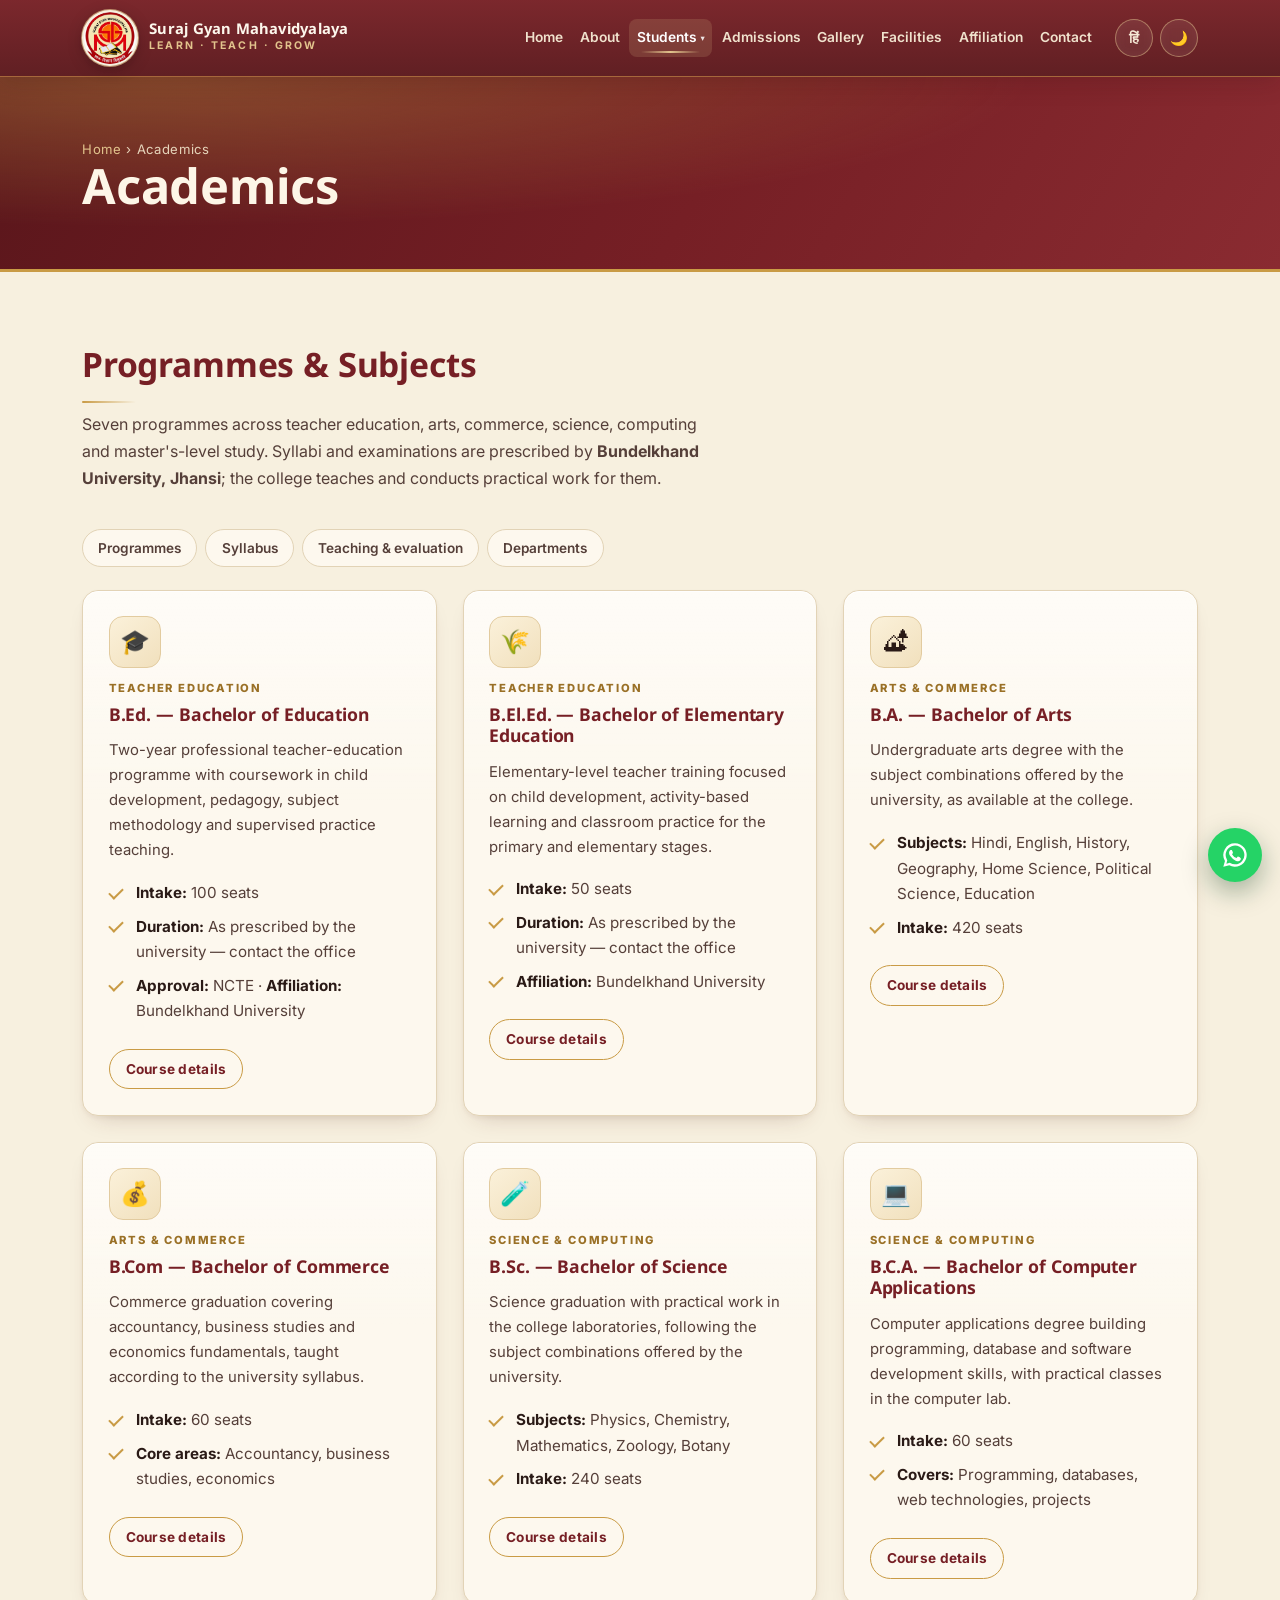
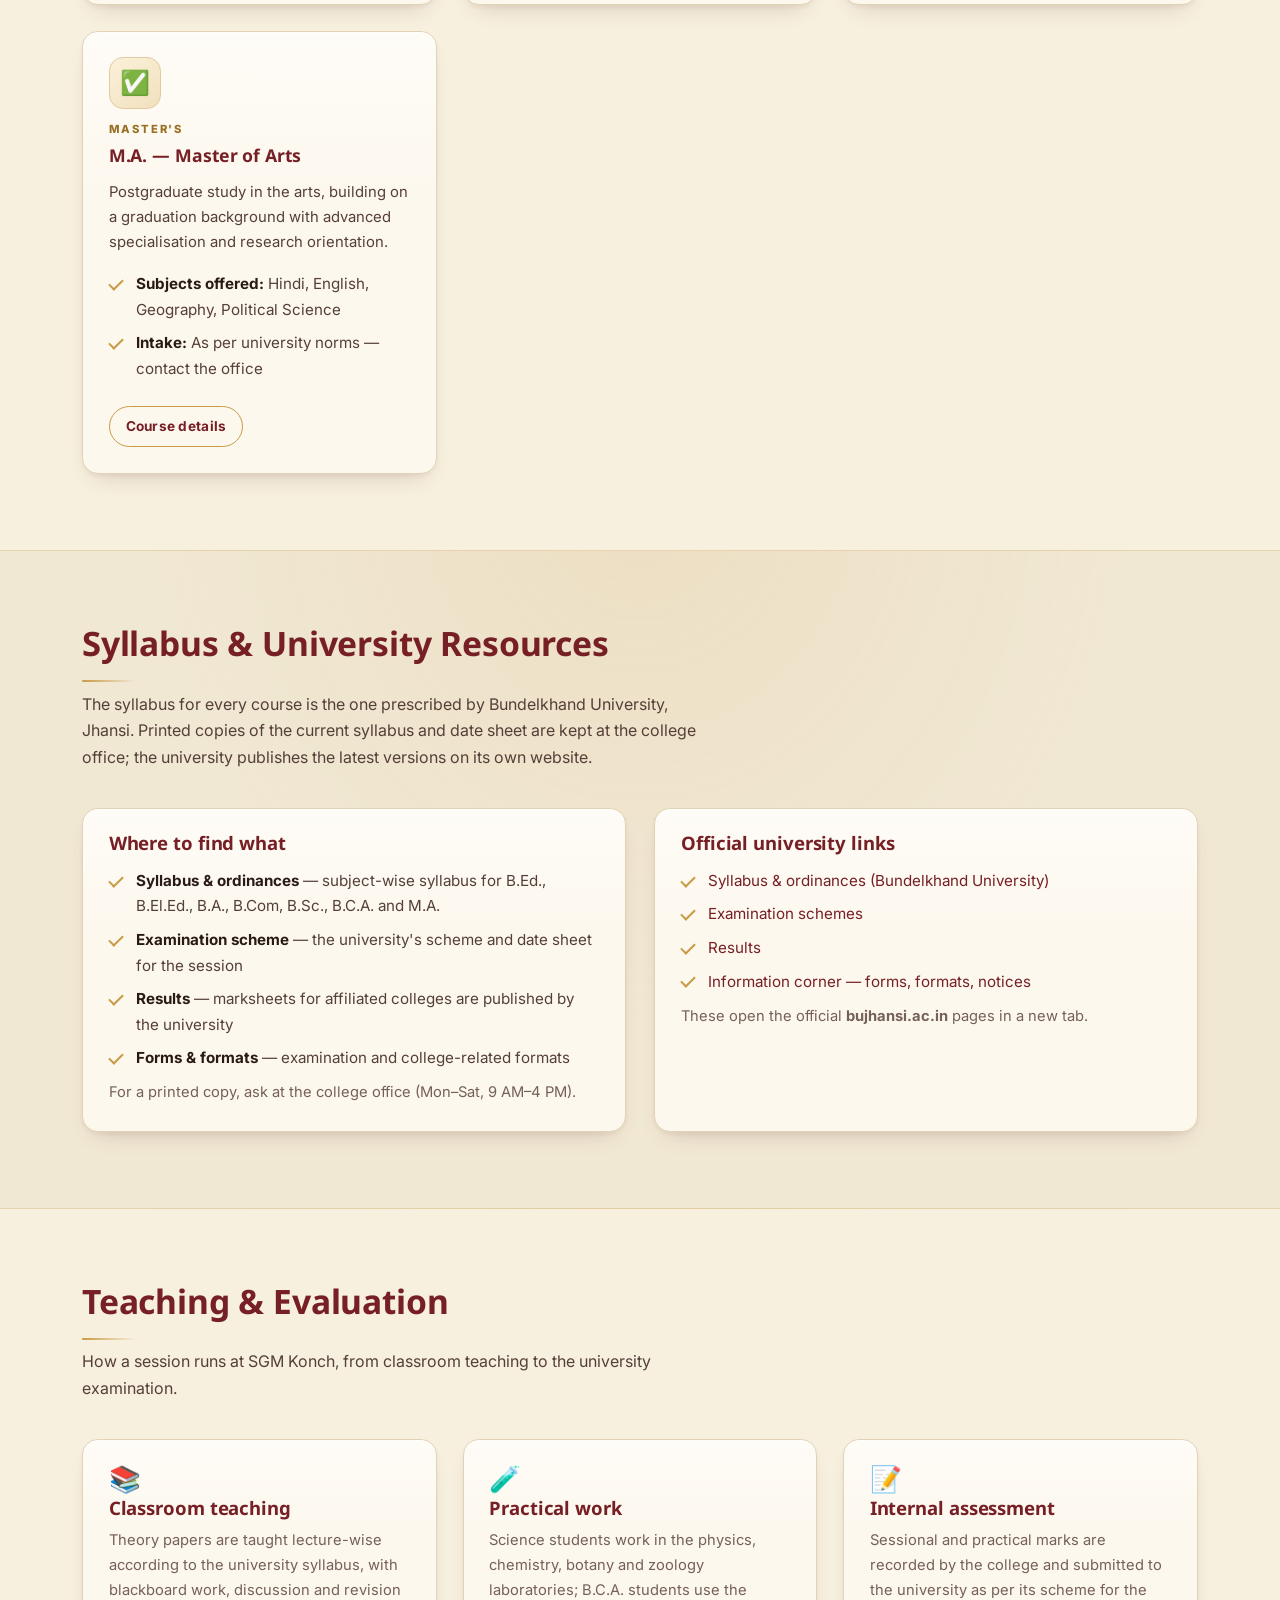
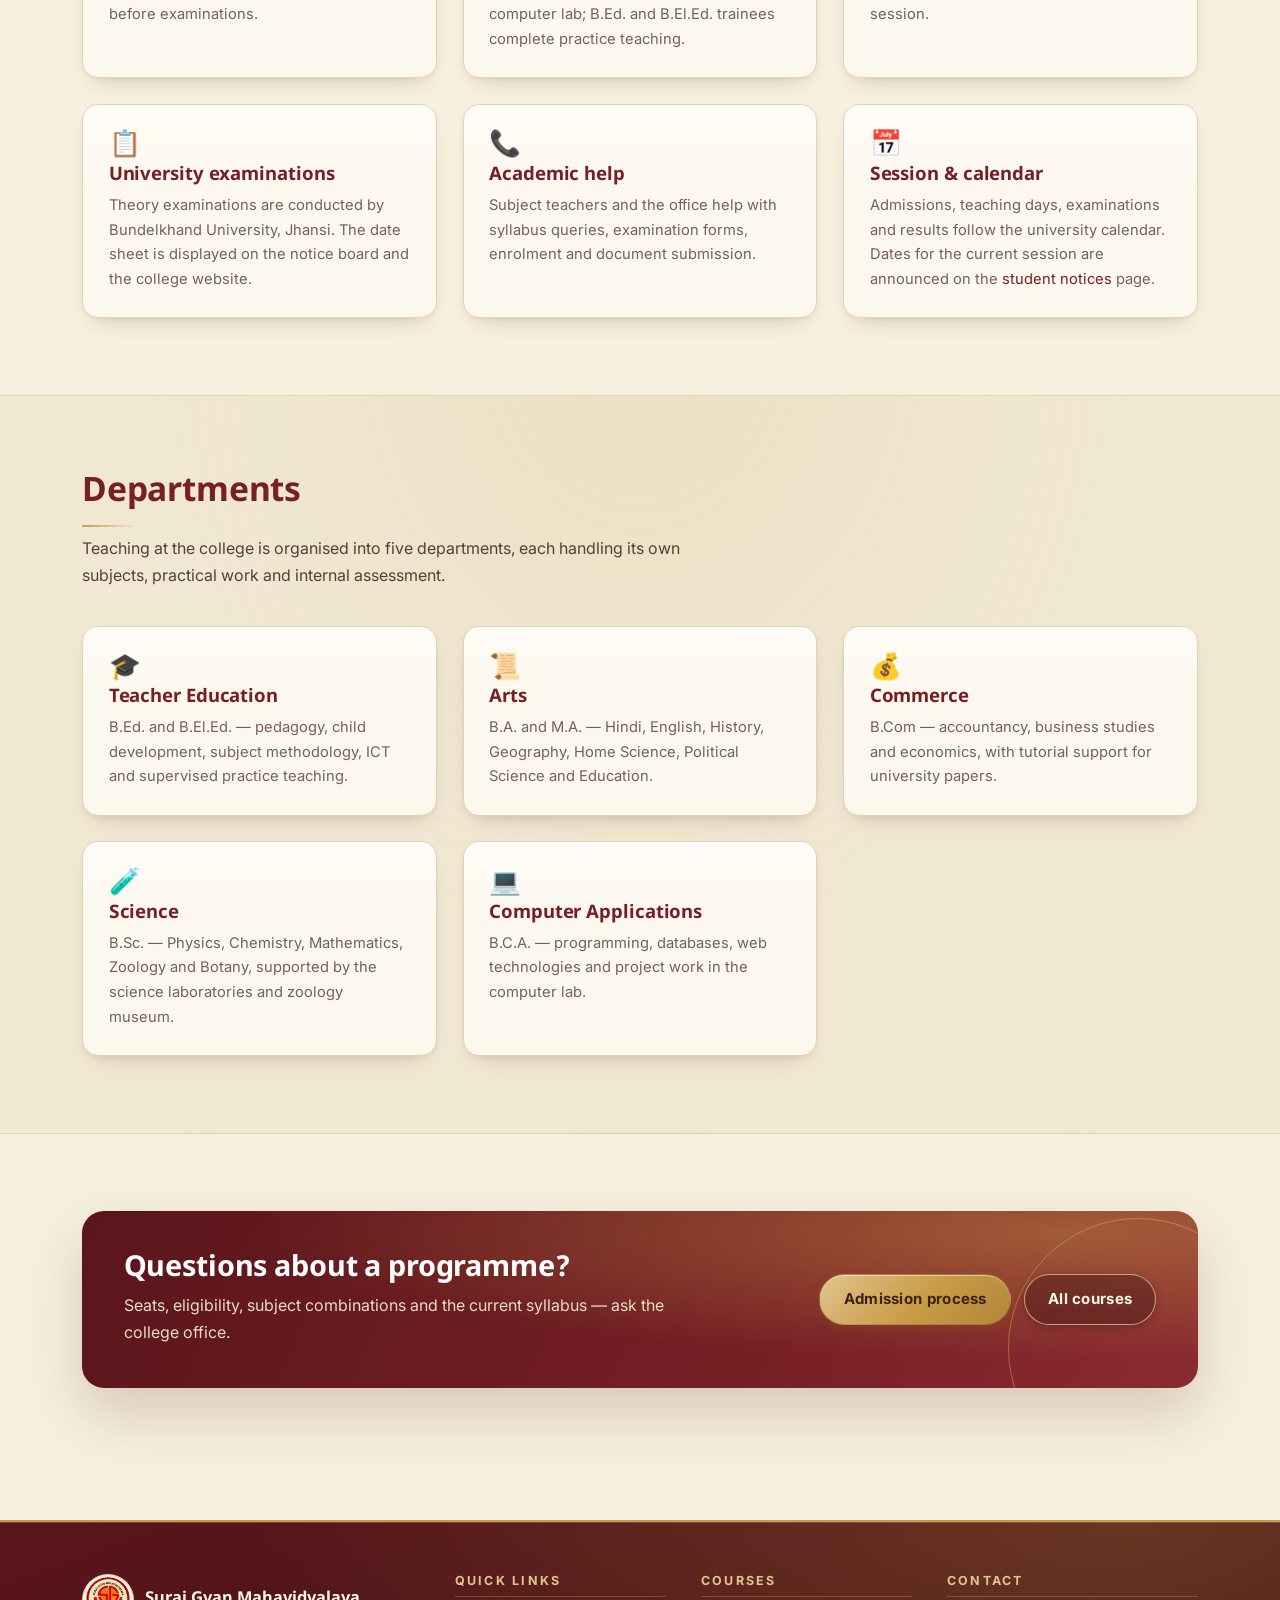
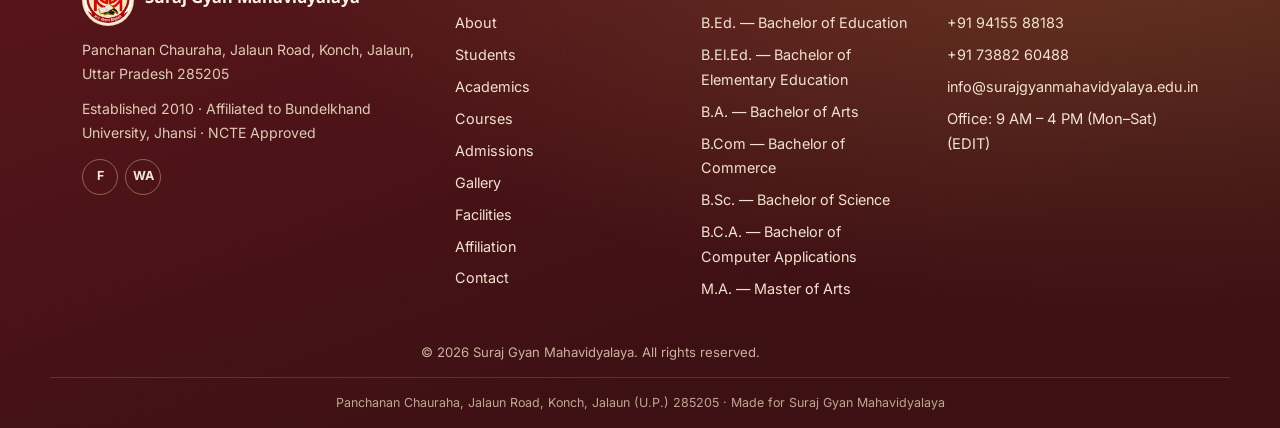
==== pages/academics.html @ 8bff50c1 "Add project files from Freebuff" ====
<!DOCTYPE html>
<html lang="en">
<head>
  <meta charset="UTF-8">
  <meta name="viewport" content="width=device-width, initial-scale=1">
  <title>Academics — Programmes, Syllabus &amp; Departments | Suraj Gyan Mahavidyalaya, Konch</title>
  <meta name="description" content="Academics at Suraj Gyan Mahavidyalaya, Konch (Jalaun): B.Ed, B.El.Ed, B.A., B.Com, B.Sc., B.C.A. and M.A. programmes, subjects offered, syllabus prescribed by Bundelkhand University Jhansi, examination scheme and departments.">
  <link rel="icon" href="../assets/favicon.svg" type="image/svg+xml">
  <meta name="theme-color" content="#761F25">
  <link rel="preconnect" href="https://fonts.googleapis.com">
  <link rel="preconnect" href="https://fonts.gstatic.com" crossorigin>
  <link href="https://fonts.googleapis.com/css2?family=Inter:wght@400;500;600;700;800&family=Noto+Sans+Devanagari:wght@400;600;700&display=swap" rel="stylesheet">
  <link rel="stylesheet" href="../css/style.css">
  <script>(function(){try{document.documentElement.setAttribute("data-theme",localStorage.getItem("sgm-theme")||"light");}catch(e){}})();</script>
</head>
<body data-root="../">
  <script src="../js/page-transition.js"></script>
  <a class="skip-link" href="#main">Skip to content</a>
  <div id="site-header"></div>

  <main id="main">
    <section class="page-banner">
      <div class="container">
        <p class="breadcrumb"><a href="../index.html">Home</a> › Academics</p>
        <h1 data-hi="शैक्षणिक">Academics</h1>
      </div>
    </section>

    <section class="section">
      <div class="container">
        <div class="section-head">
          <h2 data-hi="पाठ्यक्रम एवं विषय">Programmes &amp; Subjects</h2>
          <p>Seven programmes across teacher education, arts, commerce, science, computing and
             master's-level study. Syllabi and examinations are prescribed by
             <strong>Bundelkhand University, Jhansi</strong>; the college teaches and conducts
             practical work for them.</p>
        </div>

        <div class="chips">
          <a class="chip" href="#programmes">Programmes</a>
          <a class="chip" href="#syllabus">Syllabus</a>
          <a class="chip" href="#evaluation">Teaching &amp; evaluation</a>
          <a class="chip" href="#departments">Departments</a>
        </div>

        <div class="grid-3" id="programmes">
          <article class="card course-card">
            <span class="icon" aria-hidden="true">&#127891;</span>
            <span class="group">Teacher Education</span>
            <h3>B.Ed. — Bachelor of Education</h3>
            <p>Two-year professional teacher-education programme with coursework in child
               development, pedagogy, subject methodology and supervised practice teaching.</p>
            <ul class="checklist">
              <li><strong>Intake:</strong> 100 seats</li>
              <li><strong>Duration:</strong> As prescribed by the university — contact the office</li>
              <li><strong>Approval:</strong> NCTE · <strong>Affiliation:</strong> Bundelkhand University</li>
            </ul>
            <a class="btn btn-outline btn-sm" href="courses.html#bed" style="align-self:flex-start">Course details</a>
          </article>

          <article class="card course-card">
            <span class="icon" aria-hidden="true">&#127806;</span>
            <span class="group">Teacher Education</span>
            <h3>B.El.Ed. — Bachelor of Elementary Education</h3>
            <p>Elementary-level teacher training focused on child development, activity-based
               learning and classroom practice for the primary and elementary stages.</p>
            <ul class="checklist">
              <li><strong>Intake:</strong> 50 seats</li>
              <li><strong>Duration:</strong> As prescribed by the university — contact the office</li>
              <li><strong>Affiliation:</strong> Bundelkhand University</li>
            </ul>
            <a class="btn btn-outline btn-sm" href="courses.html#bled" style="align-self:flex-start">Course details</a>
          </article>

          <article class="card course-card">
            <span class="icon" aria-hidden="true">&#127957;</span>
            <span class="group">Arts &amp; Commerce</span>
            <h3>B.A. — Bachelor of Arts</h3>
            <p>Undergraduate arts degree with the subject combinations offered by the university,
               as available at the college.</p>
            <ul class="checklist">
              <li><strong>Subjects:</strong> Hindi, English, History, Geography, Home Science, Political Science, Education</li>
              <li><strong>Intake:</strong> 420 seats</li>
            </ul>
            <a class="btn btn-outline btn-sm" href="courses.html#ba" style="align-self:flex-start">Course details</a>
          </article>

          <article class="card course-card">
            <span class="icon" aria-hidden="true">&#128176;</span>
            <span class="group">Arts &amp; Commerce</span>
            <h3>B.Com — Bachelor of Commerce</h3>
            <p>Commerce graduation covering accountancy, business studies and economics
               fundamentals, taught according to the university syllabus.</p>
            <ul class="checklist">
              <li><strong>Intake:</strong> 60 seats</li>
              <li><strong>Core areas:</strong> Accountancy, business studies, economics</li>
            </ul>
            <a class="btn btn-outline btn-sm" href="courses.html#bcom" style="align-self:flex-start">Course details</a>
          </article>

          <article class="card course-card">
            <span class="icon" aria-hidden="true">&#129514;</span>
            <span class="group">Science &amp; Computing</span>
            <h3>B.Sc. — Bachelor of Science</h3>
            <p>Science graduation with practical work in the college laboratories, following the
               subject combinations offered by the university.</p>
            <ul class="checklist">
              <li><strong>Subjects:</strong> Physics, Chemistry, Mathematics, Zoology, Botany</li>
              <li><strong>Intake:</strong> 240 seats</li>
            </ul>
            <a class="btn btn-outline btn-sm" href="courses.html#bsc" style="align-self:flex-start">Course details</a>
          </article>

          <article class="card course-card">
            <span class="icon" aria-hidden="true">&#128187;</span>
            <span class="group">Science &amp; Computing</span>
            <h3>B.C.A. — Bachelor of Computer Applications</h3>
            <p>Computer applications degree building programming, database and software
               development skills, with practical classes in the computer lab.</p>
            <ul class="checklist">
              <li><strong>Intake:</strong> 60 seats</li>
              <li><strong>Covers:</strong> Programming, databases, web technologies, projects</li>
            </ul>
            <a class="btn btn-outline btn-sm" href="courses.html#bca" style="align-self:flex-start">Course details</a>
          </article>

          <article class="card course-card">
            <span class="icon" aria-hidden="true">&#9989;</span>
            <span class="group">Master's</span>
            <h3>M.A. — Master of Arts</h3>
            <p>Postgraduate study in the arts, building on a graduation background with advanced
               specialisation and research orientation.</p>
            <ul class="checklist">
              <li><strong>Subjects offered:</strong> Hindi, English, Geography, Political Science</li>
              <li><strong>Intake:</strong> As per university norms — contact the office</li>
            </ul>
            <a class="btn btn-outline btn-sm" href="courses.html#ma" style="align-self:flex-start">Course details</a>
          </article>
        </div>
      </div>
    </section>

    <section class="section alt" id="syllabus">
      <div class="container">
        <div class="section-head">
          <h2 data-hi="पाठ्यक्रम एवं विश्वविद्यालय संसाधन">Syllabus &amp; University Resources</h2>
          <p>The syllabus for every course is the one prescribed by Bundelkhand University, Jhansi.
             Printed copies of the current syllabus and date sheet are kept at the college office;
             the university publishes the latest versions on its own website.</p>
        </div>

        <div class="grid-2">
          <div class="card">
            <h3 style="margin-top:0">Where to find what</h3>
            <ul class="checklist">
              <li><strong>Syllabus &amp; ordinances</strong> — subject-wise syllabus for B.Ed., B.El.Ed., B.A., B.Com, B.Sc., B.C.A. and M.A.</li>
              <li><strong>Examination scheme</strong> — the university's scheme and date sheet for the session</li>
              <li><strong>Results</strong> — marksheets for affiliated colleges are published by the university</li>
              <li><strong>Forms &amp; formats</strong> — examination and college-related formats</li>
            </ul>
            <p class="muted" style="margin-bottom:0">For a printed copy, ask at the college office
               (Mon–Sat, 9 AM–4 PM).</p>
          </div>

          <div class="card">
            <h3 style="margin-top:0">Official university links</h3>
            <ul class="checklist">
              <li><a href="https://ums.bujhansi.ac.in/BUJhansi?syllabus" target="_blank" rel="noopener">Syllabus &amp; ordinances (Bundelkhand University)</a></li>
              <li><a href="https://bujhansi.ac.in/academics/examination-schemes" target="_blank" rel="noopener">Examination schemes</a></li>
              <li><a href="https://bujhansi.ac.in/student-life/results" target="_blank" rel="noopener">Results</a></li>
              <li><a href="https://bujhansi.ac.in/information-corner/" target="_blank" rel="noopener">Information corner — forms, formats, notices</a></li>
            </ul>
            <p class="muted" style="margin-bottom:0">These open the official
               <strong>bujhansi.ac.in</strong> pages in a new tab.</p>
          </div>
        </div>
      </div>
    </section>

    <section class="section" id="evaluation">
      <div class="container">
        <div class="section-head">
          <h2 data-hi="शिक्षण एवं मूल्यांकन">Teaching &amp; Evaluation</h2>
          <p>How a session runs at SGM Konch, from classroom teaching to the university examination.</p>
        </div>

        <div class="grid-3">
          <div class="card">
            <span class="icon" aria-hidden="true">&#128218;</span>
            <h3 style="margin:0.3rem 0 0.35rem">Classroom teaching</h3>
            <p class="muted" style="margin:0">Theory papers are taught lecture-wise according to the
               university syllabus, with blackboard work, discussion and revision before examinations.</p>
          </div>
          <div class="card">
            <span class="icon" aria-hidden="true">&#129514;</span>
            <h3 style="margin:0.3rem 0 0.35rem">Practical work</h3>
            <p class="muted" style="margin:0">Science students work in the physics, chemistry, botany and
               zoology laboratories; B.C.A. students use the computer lab; B.Ed. and B.El.Ed. trainees
               complete practice teaching.</p>
          </div>
          <div class="card">
            <span class="icon" aria-hidden="true">&#128221;</span>
            <h3 style="margin:0.3rem 0 0.35rem">Internal assessment</h3>
            <p class="muted" style="margin:0">Sessional and practical marks are recorded by the college
               and submitted to the university as per its scheme for the session.</p>
          </div>
          <div class="card">
            <span class="icon" aria-hidden="true">&#128203;</span>
            <h3 style="margin:0.3rem 0 0.35rem">University examinations</h3>
            <p class="muted" style="margin:0">Theory examinations are conducted by Bundelkhand University,
               Jhansi. The date sheet is displayed on the notice board and the college website.</p>
          </div>
          <div class="card">
            <span class="icon" aria-hidden="true">&#128222;</span>
            <h3 style="margin:0.3rem 0 0.35rem">Academic help</h3>
            <p class="muted" style="margin:0">Subject teachers and the office help with syllabus queries,
               examination forms, enrolment and document submission.</p>
          </div>
          <div class="card">
            <span class="icon" aria-hidden="true">&#128197;</span>
            <h3 style="margin:0.3rem 0 0.35rem">Session &amp; calendar</h3>
            <p class="muted" style="margin:0">Admissions, teaching days, examinations and results follow the
               university calendar. Dates for the current session are announced on the
               <a href="students.html#notices">student notices</a> page.</p>
          </div>
        </div>
      </div>
    </section>

    <section class="section alt" id="departments">
      <div class="container">
        <div class="section-head">
          <h2 data-hi="विभाग">Departments</h2>
          <p>Teaching at the college is organised into five departments, each handling its own
             subjects, practical work and internal assessment.</p>
        </div>

        <div class="grid-3">
          <article class="card">
            <span class="icon" aria-hidden="true">&#127891;</span>
            <h3 style="margin:0.3rem 0 0.35rem">Teacher Education</h3>
            <p class="muted" style="margin:0">B.Ed. and B.El.Ed. — pedagogy, child development,
               subject methodology, ICT and supervised practice teaching.</p>
          </article>
          <article class="card">
            <span class="icon" aria-hidden="true">&#128220;</span>
            <h3 style="margin:0.3rem 0 0.35rem">Arts</h3>
            <p class="muted" style="margin:0">B.A. and M.A. — Hindi, English, History, Geography,
               Home Science, Political Science and Education.</p>
          </article>
          <article class="card">
            <span class="icon" aria-hidden="true">&#128176;</span>
            <h3 style="margin:0.3rem 0 0.35rem">Commerce</h3>
            <p class="muted" style="margin:0">B.Com — accountancy, business studies and economics,
               with tutorial support for university papers.</p>
          </article>
          <article class="card">
            <span class="icon" aria-hidden="true">&#129514;</span>
            <h3 style="margin:0.3rem 0 0.35rem">Science</h3>
            <p class="muted" style="margin:0">B.Sc. — Physics, Chemistry, Mathematics, Zoology and
               Botany, supported by the science laboratories and zoology museum.</p>
          </article>
          <article class="card">
            <span class="icon" aria-hidden="true">&#128187;</span>
            <h3 style="margin:0.3rem 0 0.35rem">Computer Applications</h3>
            <p class="muted" style="margin:0">B.C.A. — programming, databases, web technologies and
               project work in the computer lab.</p>
          </article>
        </div>
      </div>
    </section>

    <section class="section">
      <div class="container">
        <div class="cta-band reveal">
          <div>
            <h2 data-hi="प्रवेश एवं पाठ्यक्रम संबंधी जानकारी">Questions about a programme?</h2>
            <p>Seats, eligibility, subject combinations and the current syllabus — ask the college office.</p>
          </div>
          <div class="hero-actions">
            <a class="btn btn-gold" href="admissions.html" data-hi="प्रवेश पृष्ठ">Admission process</a>
            <a class="btn btn-outline-light" href="courses.html" data-hi="पाठ्यक्रम">All courses</a>
          </div>
        </div>
      </div>
    </section>
  </main>

  <div id="site-footer"></div>
  <script src="../media-config.js"></script>
  <script src="../js/main.js"></script>
</body>
</html>
---- css/style.css ----
/* =====================================================================
   SURAJ GYAN MAHAVIDYALAYA — Konch (Jalaun)
   Global stylesheet: layout, components, dark mode, page transition.
   ===================================================================== */

/* ------------------------------- TOKENS ------------------------------ */
/* ROYAL ACADEMIC DESIGN SYSTEM
   Ivory cream grounds · royal maroon structure · champagne gold accents
   · traditional red used sparingly for emphasis. */
:root {
  --ivory: #f7f0df;
  --ivory-deep: #efe4cc;
  --maroon: #761f25;
  --maroon-deep: #5a161b;
  --maroon-soft: #8d2f35;
  --red: #9d3028;
  --gold: #c99b45;
  --gold-light: #e2c48d;
  --gold-deep: #9a7026;
  --gold-soft: #f1e3c4;
  --cream: #fdf8ee;
  --field-bg: #fffdf7;

  --bg: #f7f0df;
  --bg-alt: #f1e8d4;
  --surface: #fdf8ee;
  --surface-2: #f8f0de;
  --text: #2a1a16;
  --text-soft: #553f39;
  --muted: #75605a;
  --border: #e2d3b6;
  --border-strong: #d3bd97;
  --shadow-sm: 0 2px 6px rgba(90, 40, 28, 0.07);
  --shadow: 0 14px 30px rgba(90, 40, 28, 0.12);
  --shadow-lg: 0 26px 60px rgba(90, 40, 28, 0.2);
  --radius-sm: 10px;
  --radius: 16px;
  --radius-lg: 22px;
  --max: 1180px;
  --header-h: 76px;
  --ease: cubic-bezier(0.22, 0.61, 0.36, 1);
  --font-display: "Iowan Old Style", "Palatino Linotype", Palatino, "Book Antiqua", Georgia, "Noto Serif Devanagari", "Noto Sans Devanagari", serif;
  --font-body: "Inter", "Noto Sans Devanagari", system-ui, -apple-system, "Segoe UI", Roboto, Arial, sans-serif;

  /* legacy aliases so older rules follow the royal palette */
  --navy: var(--maroon);
  --navy-deep: var(--maroon-deep);
  --navy-soft: var(--maroon-soft);
}

[data-theme="dark"] {
  --bg: #16100f;
  --bg-alt: #1e1613;
  --surface: #241a17;
  --surface-2: #2b1f1b;
  --text: #f4e9d8;
  --text-soft: #ddcbb6;
  --muted: #b09a8a;
  --border: #3c2c25;
  --border-strong: #554034;
  --gold-soft: #3a2d16;
  --cream: #241a17;
  --field-bg: #2e221e;
  --shadow-sm: 0 2px 6px rgba(0, 0, 0, 0.4);
  --shadow: 0 14px 30px rgba(0, 0, 0, 0.5);
  --shadow-lg: 0 26px 60px rgba(0, 0, 0, 0.6);
}

/* -------------------------------- BASE ------------------------------- */
*, *::before, *::after { box-sizing: border-box; }

html {
  scroll-behavior: smooth;
  scroll-padding-top: calc(var(--header-h) + 16px);
  -webkit-text-size-adjust: 100%;
}

body {
  margin: 0;
  font-family: var(--font-body);
  font-size: 1rem;
  line-height: 1.68;
  color: var(--text);
  background: var(--bg);
  -webkit-font-smoothing: antialiased;
  overflow-x: hidden;
}

img { max-width: 100%; height: auto; display: block; }
a { color: var(--maroon); text-decoration: none; }
a:hover { color: var(--red); }

[data-theme="dark"] a { color: var(--gold-light); }
[data-theme="dark"] a:hover { color: #fff; }

h1, h2, h3, h4 {
  margin: 0 0 0.6em;
  line-height: 1.2;
  font-family: var(--font-display);
  font-weight: 700;
  letter-spacing: -0.005em;
  color: var(--maroon);
}
[data-theme="dark"] h1,
[data-theme="dark"] h2,
[data-theme="dark"] h3,
[data-theme="dark"] h4 { color: #f6ead6; }

h1 { font-size: clamp(1.9rem, 1.2rem + 2.3vw, 3.1rem); }
h2 { font-size: clamp(1.5rem, 1.1rem + 1.25vw, 2.15rem); }
h3 { font-size: 1.16rem; }

p { margin: 0 0 1em; }
ul, ol { margin: 0 0 1em; padding-left: 1.2em; }

hr { border: 0; border-top: 1px solid var(--border); margin: 2rem 0; }

:focus-visible {
  outline: 3px solid var(--gold);
  outline-offset: 2px;
  border-radius: 4px;
}

::selection { background: var(--gold-soft); color: var(--maroon-deep); }

/* ------------------------------ HELPERS ----------------------------- */
.container {
  width: 100%;
  max-width: var(--max);
  margin-inline: auto;
  padding-inline: clamp(1rem, 4vw, 2rem);
}

.section {
  padding: clamp(2.8rem, 6vw, 4.8rem) 0;
  background: var(--bg);
}
.section.alt {
  background:
    radial-gradient(ellipse at 50% -10%, rgba(201, 155, 69, 0.12), transparent 55%),
    var(--bg-alt);
  border-block: 1px solid rgba(201, 155, 69, 0.28);
}

.section-head { max-width: 64ch; margin-bottom: clamp(1.5rem, 3vw, 2.3rem); }
.section-head.center { margin-inline: auto; text-align: center; }
.section-head h2 { margin-bottom: 0.55rem; }
.section-head h2::after {
  content: "";
  display: block;
  width: 54px;
  height: 2px;
  margin-top: 0.7rem;
  border-radius: 2px;
  background: linear-gradient(90deg, var(--gold), rgba(201, 155, 69, 0));
}
.section-head.center h2::after {
  margin-inline: auto;
  background: linear-gradient(90deg, rgba(201, 155, 69, 0), var(--gold), rgba(201, 155, 69, 0));
}
.section-head p { color: var(--text-soft); margin-bottom: 0; }

.eyebrow,
.breadcrumb {
  font-family: var(--font-body);
}

.muted { color: var(--muted); font-size: 0.92rem; }

.skip-link {
  position: absolute;
  left: -9999px;
  top: 0;
  z-index: 10000;
  background: var(--navy);
  color: #fff;
  padding: 0.7rem 1.1rem;
  border-radius: 0 0 10px 0;
  font-weight: 700;
}
.skip-link:focus { left: 0; color: #fff; }

.icon { font-size: 1.6rem; line-height: 1; display: inline-block; }

.badge {
  display: inline-block;
  font-size: 0.75rem;
  font-weight: 700;
  letter-spacing: 0.04em;
  text-transform: uppercase;
  padding: 0.28rem 0.6rem;
  border-radius: 999px;
  color: var(--red);
  background: var(--gold-soft);
  border: 1px solid #e0c99a;
}
[data-theme="dark"] .badge { background: #33260f; color: var(--gold-light); border-color: #4b3a19; }

.empty-state {
  padding: 1.6rem;
  border: 1px dashed var(--border);
  border-radius: var(--radius);
  color: var(--muted);
  background: var(--surface-2);
  text-align: center;
}

/* ------------------------------- BUTTONS ---------------------------- */
.btn {
  --btn-bg: linear-gradient(135deg, var(--maroon-soft), var(--maroon) 55%, var(--maroon-deep));
  --btn-fg: #fdf7ec;
  display: inline-flex;
  align-items: center;
  justify-content: center;
  gap: 0.45rem;
  padding: 0.74rem 1.45rem;
  border-radius: 999px;
  border: 1px solid rgba(201, 155, 69, 0.45);
  background: var(--btn-bg);
  color: var(--btn-fg);
  font: inherit;
  font-weight: 700;
  font-size: 0.94rem;
  letter-spacing: 0.02em;
  text-align: center;
  cursor: pointer;
  transition: transform 0.2s var(--ease), box-shadow 0.2s var(--ease),
              background-color 0.2s var(--ease), color 0.2s var(--ease), border-color 0.2s var(--ease);
  box-shadow: 0 3px 10px rgba(90, 24, 28, 0.18), inset 0 1px 0 rgba(255, 255, 255, 0.12);
}
.btn:hover { transform: translateY(-2px); color: var(--btn-fg); box-shadow: 0 12px 26px rgba(90, 24, 28, 0.26); border-color: var(--gold); }
.btn:active { transform: translateY(0); }
.btn:focus-visible { color: var(--btn-fg); }

.btn-blue { --btn-bg: linear-gradient(135deg, var(--maroon-soft), var(--maroon) 55%, var(--maroon-deep)); --btn-fg: #fdf7ec; }
.btn-blue:hover { --btn-bg: linear-gradient(135deg, #9a363c, var(--maroon-soft)); }

.btn-gold {
  --btn-bg: linear-gradient(135deg, #e2c48d, var(--gold) 55%, #b0863a);
  --btn-fg: #3a2308;
  border-color: rgba(118, 31, 37, 0.28);
  box-shadow: 0 3px 10px rgba(138, 100, 32, 0.24), inset 0 1px 0 rgba(255, 255, 255, 0.45);
}
.btn-gold:hover {
  --btn-bg: linear-gradient(135deg, #ecd39f, #d3a651 55%, #bb8f40);
  color: #3a2308;
  box-shadow: 0 12px 26px rgba(138, 100, 32, 0.32);
  border-color: var(--maroon);
}

.btn-outline {
  --btn-bg: transparent;
  --btn-fg: var(--maroon);
  border-color: var(--gold);
  box-shadow: none;
}
.btn-outline:hover { --btn-bg: var(--maroon); --btn-fg: #fdf7ec; color: #fdf7ec; border-color: var(--maroon); }
[data-theme="dark"] .btn-outline { --btn-fg: var(--gold-light); border-color: var(--gold); }
[data-theme="dark"] .btn-outline:hover { --btn-bg: var(--gold); color: #241503; }

.btn-outline-light {
  --btn-bg: rgba(46, 12, 15, 0.34);
  --btn-fg: #fdf6e7;
  border-color: rgba(226, 196, 141, 0.8);
  box-shadow: 0 2px 10px rgba(30, 8, 10, 0.25);
  backdrop-filter: blur(4px);
  -webkit-backdrop-filter: blur(4px);
}
.btn-outline-light:hover { --btn-bg: rgba(226, 196, 141, 0.24); color: #fff; border-color: var(--gold-light); }

.btn-sm { padding: 0.5rem 1rem; font-size: 0.85rem; }

/* ------------------------------ GRID/CARD --------------------------- */
.grid-2 { display: grid; gap: clamp(1rem, 2.5vw, 1.8rem); grid-template-columns: repeat(2, minmax(0, 1fr)); }
.grid-3 { display: grid; gap: clamp(1rem, 2.5vw, 1.6rem); grid-template-columns: repeat(3, minmax(0, 1fr)); }
.grid-4 { display: grid; gap: clamp(1rem, 2.5vw, 1.6rem); grid-template-columns: repeat(4, minmax(0, 1fr)); }

.card {
  position: relative;
  background:
    linear-gradient(180deg, rgba(255, 255, 255, 0.55), rgba(255, 255, 255, 0) 40%),
    var(--surface);
  border: 1px solid var(--border);
  border-radius: var(--radius);
  padding: clamp(1.1rem, 2.4vw, 1.6rem);
  box-shadow:
    0 1px 0 rgba(255, 255, 255, 0.7) inset,
    0 2px 4px rgba(90, 40, 28, 0.05),
    0 12px 24px -14px rgba(90, 40, 28, 0.28);
  transition: transform 0.24s var(--ease), box-shadow 0.24s var(--ease), border-color 0.24s var(--ease);
}
.card::after {
  content: "";
  position: absolute;
  inset: 0;
  border-radius: inherit;
  pointer-events: none;
  border-top: 1px solid rgba(255, 255, 255, 0.7);
  opacity: 0.9;
}
.card:hover {
  transform: translateY(-4px);
  border-color: var(--gold);
  box-shadow:
    0 1px 0 rgba(255, 255, 255, 0.8) inset,
    0 6px 12px rgba(90, 40, 28, 0.08),
    0 26px 44px -20px rgba(90, 40, 28, 0.38);
}
[data-theme="dark"] .card {
  background: linear-gradient(180deg, rgba(255, 240, 220, 0.05), rgba(255, 240, 220, 0) 45%), var(--surface);
  box-shadow: 0 1px 0 rgba(255, 235, 210, 0.06) inset, 0 12px 24px -16px rgba(0, 0, 0, 0.7);
}
[data-theme="dark"] .card:hover { border-color: var(--gold); }

/* ------------------------------- HEADER ----------------------------- */
.site-header {
  position: sticky;
  top: 0;
  z-index: 800;
  /* royal maroon glass band */
  background: linear-gradient(180deg, rgba(118, 31, 37, 0.96), rgba(90, 22, 27, 0.96));
  backdrop-filter: saturate(150%) blur(14px);
  -webkit-backdrop-filter: saturate(150%) blur(14px);
  border-bottom: 1px solid rgba(201, 155, 69, 0.55);
  box-shadow: 0 6px 22px rgba(58, 18, 20, 0.18);
  transition: box-shadow 0.25s var(--ease), background-color 0.25s var(--ease);
}
[data-theme="dark"] .site-header { background: linear-gradient(180deg, rgba(60, 20, 23, 0.96), rgba(38, 14, 16, 0.96)); }

.site-header.scrolled { box-shadow: 0 12px 30px rgba(58, 18, 20, 0.32); border-bottom-color: var(--gold); }

.header-inner {
  display: flex;
  align-items: center;
  gap: 1rem;
  min-height: var(--header-h);
  padding-block: 0.55rem;
}

.brand { display: flex; align-items: center; gap: 0.7rem; flex: 0 0 auto; }
.brand img {
  width: 56px;
  height: 56px;
  border-radius: 50%;
  object-fit: contain;
  background: var(--ivory);
  padding: 2px;
  box-shadow: 0 0 0 1px rgba(226, 196, 141, 0.7), 0 4px 14px rgba(40, 10, 12, 0.35);
}
.brand-text { display: flex; flex-direction: column; line-height: 1.15; }
.brand-text strong {
  font-family: var(--font-display);
  font-size: 1.04rem;
  font-weight: 700;
  color: #fdf7ec;
  letter-spacing: 0.015em;
}
.brand-text small {
  font-size: 0.66rem;
  letter-spacing: 0.2em;
  text-transform: uppercase;
  color: var(--gold-light);
  font-weight: 700;
}

.nav-links {
  list-style: none;
  display: flex;
  align-items: center;
  gap: 0.15rem;
  margin: 0 0 0 auto;
  padding: 0;
  order: 2;
}
.nav-links a {
  position: relative;
  display: block;
  padding: 0.5rem 0.72rem;
  border-radius: 8px;
  font-size: 0.9rem;
  font-weight: 600;
  color: #f0e2cd;
  transition: color 0.2s var(--ease), background-color 0.2s var(--ease);
}
.nav-links a:hover { color: #fff; background: rgba(226, 196, 141, 0.14); }
.nav-links a.active { color: #fff; background: rgba(226, 196, 141, 0.16); }
.nav-links a.active::after {
  content: "";
  position: absolute;
  left: 0.72rem;
  right: 0.72rem;
  bottom: 0.24rem;
  height: 2px;
  border-radius: 2px;
  background: linear-gradient(90deg, transparent, var(--gold-light), transparent);
}

/* --------------------------- NAV SUBMENU ---------------------------- */
.nav-links li.has-sub { position: relative; }
.nav-links .sub-toggle { display: inline-flex; align-items: center; gap: 0.25rem; }
.nav-links .caret { font-size: 0.62em; line-height: 1; opacity: 0.85; }

.sub-menu {
  position: absolute;
  left: 0;
  top: calc(100% + 8px);
  z-index: 900;
  min-width: 210px;
  margin: 0;
  padding: 0.4rem;
  list-style: none;
  border-radius: 12px;
  background: linear-gradient(180deg, var(--maroon), var(--maroon-deep));
  border: 1px solid rgba(201, 155, 69, 0.55);
  box-shadow: 0 18px 36px rgba(46, 12, 15, 0.38);
  opacity: 0;
  visibility: hidden;
  transform: translateY(-4px);
  transition: opacity 0.18s var(--ease), transform 0.18s var(--ease), visibility 0.18s var(--ease);
}
.nav-links li.has-sub:hover > .sub-menu,
.nav-links li.has-sub:focus-within > .sub-menu { opacity: 1; visibility: visible; transform: none; }
.sub-menu a { display: block; padding: 0.55rem 0.7rem; border-radius: 8px; font-size: 0.88rem; color: #f0e2cd; }
.sub-menu a:hover,
.sub-menu a.active { background: rgba(226, 196, 141, 0.16); color: #fff; }
.sub-menu a.active::after { content: none; }

.header-actions { display: flex; align-items: center; gap: 0.45rem; order: 3; }

.icon-btn {
  width: 38px;
  height: 38px;
  display: inline-grid;
  place-items: center;
  border-radius: 50%;
  border: 1px solid rgba(226, 196, 141, 0.5);
  background: rgba(255, 250, 240, 0.1);
  color: #f6ead6;
  font-size: 0.9rem;
  font-weight: 700;
  cursor: pointer;
  backdrop-filter: blur(6px);
  -webkit-backdrop-filter: blur(6px);
  transition: background-color 0.2s var(--ease), border-color 0.2s var(--ease), transform 0.2s var(--ease);
}
.icon-btn:hover { background: rgba(226, 196, 141, 0.24); border-color: var(--gold-light); color: #fff; transform: translateY(-1px); }

.nav-toggle {
  display: none;
  width: 42px;
  height: 42px;
  padding: 0;
  border: 1px solid rgba(226, 196, 141, 0.5);
  border-radius: 10px;
  background: rgba(255, 250, 240, 0.1);
  cursor: pointer;
  flex-direction: column;
  align-items: center;
  justify-content: center;
  gap: 4px;
}
.nav-toggle span {
  display: block;
  width: 20px;
  height: 2px;
  border-radius: 2px;
  background: var(--gold-light);
}

/* -------------------------------- HERO ------------------------------ */
.hero {
  position: relative;
  min-height: min(76vh, 640px);
  display: flex;
  align-items: center;
  overflow: hidden;
  background: var(--maroon-deep);
  isolation: isolate;
}

.hero-slides { position: absolute; inset: 0; z-index: 0; }
.hero-slides .slide {
  position: absolute;
  inset: 0;
  background-size: cover;
  background-position: center;
  opacity: 0;
  transform: scale(1.04);
  transition: opacity 1.1s var(--ease), transform 7s linear;
}
.hero-slides .slide.active { opacity: 1; transform: scale(1); }

.hero-overlay {
  position: absolute;
  inset: 0;
  z-index: 1;
  background:
    linear-gradient(105deg, rgba(58, 16, 20, 0.93) 8%, rgba(90, 22, 27, 0.74) 48%, rgba(90, 22, 27, 0.3) 100%),
    radial-gradient(ellipse at 78% 20%, rgba(201, 155, 69, 0.3), transparent 60%);
}

.hero-content {
  position: relative;
  z-index: 2;
  padding-block: clamp(3rem, 9vw, 6rem);
  color: #fff;
  max-width: 760px;
}
.hero-content h1 {
  color: #fdf6e7;
  font-size: clamp(2.1rem, 1.2rem + 3.4vw, 3.8rem);
  letter-spacing: -0.01em;
  text-shadow: 0 6px 26px rgba(30, 6, 8, 0.45);
  margin-bottom: 1.4rem;
}
.hero-sub {
  margin: 1.6rem 0 0;
  max-width: 60ch;
  font-size: clamp(0.95rem, 0.85rem + 0.3vw, 1.08rem);
  color: #f0e3d0;
  border-left: 3px solid var(--gold);
  padding-left: 0.9rem;
}
.hero-actions { display: flex; flex-wrap: wrap; gap: 0.8rem; }

.hero-dots {
  position: absolute;
  left: 50%;
  bottom: 1.2rem;
  transform: translateX(-50%);
  z-index: 3;
  display: flex;
  gap: 0.5rem;
}
.hero-dots button {
  width: 9px;
  height: 9px;
  padding: 0;
  border-radius: 50%;
  border: 0;
  background: rgba(255, 255, 255, 0.45);
  cursor: pointer;
  transition: width 0.25s var(--ease), background-color 0.25s var(--ease);
}
.hero-dots button[aria-current="true"] { width: 26px; border-radius: 6px; background: var(--gold-light); }

/* ------------------------------- STATS ------------------------------ */
.stats {
  background: linear-gradient(120deg, var(--maroon-deep), var(--maroon) 55%, #8a2b31);
  color: #fff;
  border-bottom: 3px solid var(--gold);
}
.stats-grid {
  display: grid;
  grid-template-columns: repeat(4, minmax(0, 1fr));
  gap: 1rem;
  padding-block: clamp(1.4rem, 3vw, 2.1rem);
}
.stat { text-align: center; border-right: 1px solid rgba(255, 255, 255, 0.16); padding-inline: 0.4rem; }
.stat:last-child { border-right: 0; }
.stat-num {
  display: block;
  font-family: var(--font-display);
  font-size: clamp(1.55rem, 1.1rem + 1.4vw, 2.2rem);
  font-weight: 700;
  color: var(--gold-light);
  line-height: 1.1;
}
.stat-label {
  display: block;
  margin-top: 0.3rem;
  font-size: 0.78rem;
  letter-spacing: 0.14em;
  text-transform: uppercase;
  color: #efe0cb;
}

/* ------------------------------ TICKER ------------------------------ */
.ticker {
  background: linear-gradient(90deg, var(--maroon-deep), var(--maroon) 50%, var(--maroon-deep));
  color: #fff;
  border-block: 1px solid rgba(201, 155, 69, 0.4);
}
.ticker-inner { display: flex; align-items: center; gap: 0.9rem; padding-block: 0.6rem; }
.ticker-label {
  flex: 0 0 auto;
  font-size: 0.72rem;
  font-weight: 800;
  letter-spacing: 0.16em;
  padding: 0.3rem 0.7rem;
  border-radius: 6px;
  background: linear-gradient(135deg, var(--gold-light), var(--gold));
  color: #3a2308;
}
.ticker-view { overflow: hidden; flex: 1 1 auto; }
.ticker-track {
  display: inline-flex;
  gap: 2.4rem;
  white-space: nowrap;
  animation: tickerScroll 34s linear infinite;
  font-size: 0.9rem;
}
.ticker-track span { position: relative; padding-left: 1.1rem; color: #fff5e6; }
.ticker-track span::before { content: "•"; position: absolute; left: 0; color: var(--gold-light); }
.ticker:hover .ticker-track { animation-play-state: paused; }
@keyframes tickerScroll { from { transform: translateX(0); } to { transform: translateX(-50%); } }

/* --------------------------- COURSE CARD ---------------------------- */
.course-card { display: flex; flex-direction: column; align-items: flex-start; gap: 0.35rem; height: 100%; }
.course-card .icon {
  width: 52px;
  height: 52px;
  display: grid;
  place-items: center;
  border-radius: 14px;
  background: linear-gradient(140deg, #fbf1da, #f1e0bd);
  border: 1px solid #e2cb9f;
  font-size: 1.5rem;
  margin-bottom: 0.35rem;
}
[data-theme="dark"] .course-card .icon { background: linear-gradient(140deg, #3a2d16, #4a3a1d); border-color: #5c4726; }

.course-card .group {
  font-size: 0.7rem;
  font-weight: 800;
  letter-spacing: 0.16em;
  text-transform: uppercase;
  color: var(--gold-deep);
}
.course-card h3 { margin: 0.15rem 0 0.35rem; font-size: 1.1rem; }
.course-card p { color: var(--text-soft); font-size: 0.93rem; margin-bottom: 0.7rem; }
.course-card ul.checklist { margin-bottom: 0.7rem; }

/* --------------------------- FACULTY / FACILITY --------------------- */
.faculty-card { text-align: center; }
.faculty-card img {
  width: 104px;
  height: 104px;
  object-fit: cover;
  border-radius: 50%;
  margin: 0 auto 0.8rem;
  border: 3px solid var(--gold-soft);
  box-shadow: 0 0 0 1px rgba(201, 155, 69, 0.45), 0 8px 18px rgba(90, 40, 28, 0.16);
}
.faculty-card h3 { font-size: 1rem; margin-bottom: 0.15rem; }
.faculty-card .dept { font-size: 0.8rem; color: var(--gold-deep); letter-spacing: 0.06em; text-transform: uppercase; font-weight: 600; }

.facility-card img {
  width: 100%;
  aspect-ratio: 16 / 10;
  object-fit: cover;
  border-radius: 12px;
  margin-bottom: 0.9rem;
}
.facility-card h3 { margin-bottom: 0.3rem; }
.facility-card p { margin-bottom: 0; color: var(--text-soft); font-size: 0.93rem; }
.facility-card > .icon { display: block; font-size: 1.4rem; margin-bottom: 0.2rem; }

/* ---------------------------- TESTIMONIALS -------------------------- */
.t-card { display: flex; flex-direction: column; gap: 0.4rem; }
.t-card .stars { color: var(--gold-deep); letter-spacing: 0.18em; font-size: 0.95rem; }
.t-card blockquote {
  margin: 0;
  font-size: 0.96rem;
  color: var(--text-soft);
  font-style: italic;
  line-height: 1.6;
}
.t-card .who { font-weight: 700; color: var(--maroon); }
[data-theme="dark"] .t-card .who { color: #fff; }
.t-card .role { font-size: 0.82rem; color: var(--muted); }

/* -------------------------- SCROLL ROWS ----------------------------- */
.row-nav { display: flex; justify-content: flex-end; gap: 0.45rem; margin-bottom: 0.7rem; }
.row-nav button {
  width: 38px;
  height: 38px;
  border-radius: 50%;
  border: 1px solid var(--border);
  background: var(--surface);
  color: var(--maroon);
  font-size: 1rem;
  cursor: pointer;
  transition: background-color 0.18s var(--ease), border-color 0.18s var(--ease), transform 0.18s var(--ease);
}
.row-nav button:hover { background: var(--gold-soft); border-color: var(--gold); transform: translateY(-1px); }
[data-theme="dark"] .row-nav button { color: var(--gold-light); }

.scroll-row {
  display: flex;
  gap: 1rem;
  overflow-x: auto;
  scroll-snap-type: x mandatory;
  padding-bottom: 0.6rem;
  scrollbar-width: thin;
}
.scroll-row > * { scroll-snap-align: start; flex: 0 0 auto; }

.strip-item {
  display: block;
  width: 268px;
  border-radius: var(--radius);
  overflow: hidden;
  background: var(--surface);
  border: 1px solid var(--border);
  box-shadow: 0 2px 4px rgba(90, 40, 28, 0.05), 0 14px 26px -18px rgba(90, 40, 28, 0.4);
  color: var(--text);
  transition: transform 0.22s var(--ease), box-shadow 0.22s var(--ease), border-color 0.22s var(--ease);
}
.strip-item:hover { transform: translateY(-4px); box-shadow: 0 22px 36px -20px rgba(90, 40, 28, 0.5); color: var(--text); border-color: var(--gold); }
.strip-item img { width: 100%; height: 180px; object-fit: cover; }
.strip-item figcaption { padding: 0.6rem 0.8rem; font-size: 0.86rem; font-weight: 600; border-top: 1px solid rgba(201, 155, 69, 0.25); }

.t-card { width: 320px; max-width: 82vw; }

/* ------------------------------ CTA BAND ---------------------------- */
.cta-band {
  position: relative;
  overflow: hidden;
  display: flex;
  flex-wrap: wrap;
  align-items: center;
  justify-content: space-between;
  gap: 1.4rem;
  padding: clamp(1.5rem, 4vw, 2.6rem);
  border-radius: var(--radius-lg);
  color: #fff;
  background:
    radial-gradient(ellipse at 88% 12%, rgba(201, 155, 69, 0.45), transparent 58%),
    linear-gradient(115deg, var(--maroon-deep), var(--maroon) 62%, #8a2b31);
  box-shadow: var(--shadow-lg);
}
.cta-band::after {
  content: "";
  position: absolute;
  right: -70px;
  bottom: -90px;
  width: 260px;
  height: 260px;
  border-radius: 50%;
  border: 1px solid rgba(230, 200, 106, 0.4);
  pointer-events: none;
}
.cta-band h2 { color: #fff; margin-bottom: 0.35rem; font-size: clamp(1.3rem, 1rem + 1.1vw, 1.8rem); }
.cta-band p { margin: 0; color: #ecdcc6; max-width: 56ch; }
.cta-band .hero-actions { position: relative; z-index: 1; }

/* ---------------------------- PAGE BANNER --------------------------- */
.page-banner {
  position: relative;
  overflow: hidden;
  padding: clamp(2.2rem, 6vw, 3.8rem) 0 clamp(2rem, 5vw, 3rem);
  color: #fff;
  background:
    radial-gradient(ellipse at 12% 0%, rgba(201, 155, 69, 0.38), transparent 55%),
    linear-gradient(120deg, var(--maroon-deep), var(--maroon) 55%, #8a2b31);
  border-bottom: 3px solid var(--gold);
}
.page-banner h1 { color: #fdf6e7; margin: 0.2rem 0 0; }
.breadcrumb {
  margin: 0;
  font-size: 0.82rem;
  letter-spacing: 0.05em;
  color: #e6d5bb;
}
.breadcrumb a { color: var(--gold-light); }
.breadcrumb a:hover { color: #fff; }

/* ------------------------------ ABOUT ------------------------------- */
.about-grid { display: grid; grid-template-columns: 1fr 1fr; gap: clamp(1.2rem, 3vw, 2.4rem); align-items: center; }
.about-grid > .reveal > img { border-radius: var(--radius); box-shadow: var(--shadow); width: 100%; object-fit: cover; }

.story-photo { margin: 0; padding: 0.6rem; }
.story-photo img { border-radius: 12px; width: 100%; object-fit: cover; }
.story-photo figcaption { padding: 0.6rem 0.4rem 0.2rem; }

.checklist { list-style: none; padding: 0; margin: 0 0 0.6rem; }
.checklist li {
  position: relative;
  padding-left: 1.7rem;
  margin-bottom: 0.5rem;
  color: var(--text-soft);
  font-size: 0.95rem;
}
.checklist li::before {
  content: "";
  position: absolute;
  left: 0;
  top: 0.5em;
  width: 14px;
  height: 8px;
  border-left: 2.5px solid var(--gold);
  border-bottom: 2.5px solid var(--gold);
  transform: rotate(-45deg);
}
.checklist li strong { color: var(--text); }

/* ------------------------- LEADERSHIP LETTERS ----------------------- */
.leader-list { display: grid; gap: clamp(1.2rem, 3vw, 2rem); }
.leader {
  display: grid;
  grid-template-columns: 220px minmax(0, 1fr);
  gap: clamp(1rem, 2.5vw, 2rem);
  align-items: start;
}
.msg-photo {
  border-radius: 14px;
  overflow: hidden;
  background: linear-gradient(150deg, #f9f0dc, #ecdcbc);
  border: 1px solid var(--border);
  aspect-ratio: 3 / 4;
}
.msg-photo img { width: 100%; height: 100%; object-fit: cover; }

.leader-body h3 { margin-top: 0.2rem; }
.leader-body p { color: var(--text-soft); }
.msg-role {
  display: inline-block;
  font-size: 0.7rem;
  font-weight: 800;
  letter-spacing: 0.16em;
  text-transform: uppercase;
  color: #fdf6e7;
  background: linear-gradient(135deg, var(--maroon-soft), var(--maroon));
  border: 1px solid rgba(201, 155, 69, 0.5);
  padding: 0.28rem 0.72rem;
  border-radius: 999px;
}
.letter-lead { font-weight: 700; color: var(--text); font-size: 1.02rem; }
.letter-quote {
  margin: 1.2rem 0;
  padding: 0.95rem 1.15rem;
  border-left: 3px solid var(--gold);
  background: linear-gradient(90deg, rgba(201, 155, 69, 0.12), transparent);
  border-radius: 0 12px 12px 0;
  font-family: var(--font-display);
  font-size: 1.06rem;
  font-style: italic;
  color: var(--maroon);
  line-height: 1.55;
}
[data-theme="dark"] .letter-quote { color: var(--gold-light); }
.letter-sign { font-weight: 700; color: var(--text); margin-top: 1.1rem; }
.letter-sign span { display: block; font-weight: 400; font-size: 0.84rem; color: var(--muted); margin-top: 0.15rem; }

/* ------------------------------- STEPS ------------------------------ */
.steps {
  list-style: none;
  counter-reset: step;
  padding: 0;
  margin: 0;
  display: grid;
  grid-template-columns: repeat(auto-fit, minmax(210px, 1fr));
  gap: 1rem;
}
.steps li {
  counter-increment: step;
  position: relative;
  background: var(--surface);
  border: 1px solid var(--border);
  border-radius: var(--radius);
  padding: 1.3rem 1.2rem 1.2rem;
  box-shadow: 0 1px 0 rgba(255, 255, 255, 0.65) inset, 0 10px 22px -18px rgba(90, 40, 28, 0.45);
  transition: transform 0.2s var(--ease), border-color 0.2s var(--ease), box-shadow 0.2s var(--ease);
}
.steps li:hover { transform: translateY(-3px); border-color: var(--gold); box-shadow: 0 18px 30px -20px rgba(90, 40, 28, 0.5); }
.steps li::before {
  content: counter(step);
  display: grid;
  place-items: center;
  width: 38px;
  height: 38px;
  border-radius: 50%;
  margin-bottom: 0.7rem;
  font-weight: 800;
  color: #3a2308;
  background: linear-gradient(135deg, var(--gold-light), var(--gold));
  box-shadow: 0 4px 14px rgba(201, 155, 69, 0.4);
}
.steps h3 { font-size: 1rem; margin-bottom: 0.3rem; }
.steps p { margin: 0; font-size: 0.9rem; color: var(--text-soft); }

/* -------------------------------- FAQ ------------------------------- */
.faq { display: grid; gap: 0.65rem; max-width: 860px; margin-inline: auto; }
.faq details {
  background: var(--surface);
  border: 1px solid var(--border);
  border-radius: 12px;
  padding: 0.85rem 1.1rem;
  box-shadow: 0 1px 0 rgba(255, 255, 255, 0.6) inset, 0 8px 18px -16px rgba(90, 40, 28, 0.4);
  transition: border-color 0.2s var(--ease), box-shadow 0.2s var(--ease);
}
.faq details:hover { border-color: rgba(201, 155, 69, 0.7); }
.faq details[open] { border-color: var(--gold); box-shadow: 0 12px 26px -18px rgba(90, 40, 28, 0.5); }
.faq summary {
  cursor: pointer;
  font-family: var(--font-display);
  font-size: 1.02rem;
  font-weight: 700;
  color: var(--maroon);
  list-style: none;
  position: relative;
  padding-right: 1.6rem;
}
[data-theme="dark"] .faq summary { color: #fff; }
.faq summary::-webkit-details-marker { display: none; }
.faq summary::after {
  content: "+";
  position: absolute;
  right: 0;
  top: -0.15rem;
  font-size: 1.3rem;
  color: var(--gold);
  font-weight: 700;
}
.faq details[open] summary::after { content: "–"; }
.faq details p { margin: 0.7rem 0 0.2rem; color: var(--text-soft); font-size: 0.94rem; }

/* ---------------------------- TABS / CHIPS -------------------------- */
.tabs {
  display: inline-flex;
  gap: 0.3rem;
  padding: 0.32rem;
  border-radius: 999px;
  background: rgba(253, 248, 238, 0.7);
  border: 1px solid var(--border);
  box-shadow: 0 1px 0 rgba(255, 255, 255, 0.6) inset;
  backdrop-filter: blur(6px);
  -webkit-backdrop-filter: blur(6px);
  margin-bottom: 1rem;
}
.tab {
  border: 0;
  background: transparent;
  padding: 0.5rem 1.2rem;
  border-radius: 999px;
  font: inherit;
  font-size: 0.9rem;
  font-weight: 700;
  color: var(--text-soft);
  cursor: pointer;
  transition: background-color 0.2s var(--ease), color 0.2s var(--ease);
}
.tab:hover { color: var(--maroon); }
.tab[aria-selected="true"] {
  background: linear-gradient(135deg, var(--maroon-soft), var(--maroon));
  color: #fdf6e7;
  box-shadow: 0 4px 12px rgba(90, 24, 28, 0.28);
}

.chips {
  display: flex;
  flex-wrap: wrap;
  gap: 0.5rem;
  margin-bottom: 1.4rem;
  padding: 0;
  list-style: none;
}
.chip {
  border: 1px solid var(--border);
  background: var(--surface);
  color: var(--text-soft);
  border-radius: 999px;
  padding: 0.42rem 0.95rem;
  font: inherit;
  font-size: 0.85rem;
  font-weight: 600;
  cursor: pointer;
  transition: background-color 0.18s var(--ease), color 0.18s var(--ease), border-color 0.18s var(--ease);
}
.chip:hover { border-color: var(--gold); color: var(--maroon); background: var(--cream); }
.chip[aria-pressed="true"] {
  background: linear-gradient(135deg, var(--maroon-soft), var(--maroon));
  border-color: var(--gold);
  color: #fdf6e7;
  box-shadow: 0 4px 12px rgba(90, 24, 28, 0.24);
}

/* ------------------------------ NOTICES ----------------------------- */
.notice {
  display: flex;
  gap: 1rem;
  align-items: flex-start;
  background: var(--surface);
  border: 1px solid var(--border);
  border-left: 4px solid var(--gold);
  border-radius: 12px;
  padding: 1rem 1.1rem;
  margin-bottom: 0.8rem;
  box-shadow: 0 2px 4px rgba(90, 40, 28, 0.05), 0 12px 24px -18px rgba(90, 40, 28, 0.4);
  transition: border-color 0.2s var(--ease), box-shadow 0.2s var(--ease), transform 0.2s var(--ease);
}
.notice:hover { border-left-color: var(--maroon); transform: translateX(2px); box-shadow: 0 14px 26px -16px rgba(90, 40, 28, 0.45); }
.notice h3 { font-size: 1rem; margin-bottom: 0.25rem; }
.notice p { margin: 0; font-size: 0.9rem; color: var(--text-soft); }
.notice .date {
  flex: 0 0 auto;
  display: grid;
  place-items: center;
  text-align: center;
  min-width: 66px;
  padding: 0.45rem 0.5rem;
  border-radius: 10px;
  background: linear-gradient(160deg, var(--gold-soft), #f8eedb);
  border: 1px solid #e2cb9f;
  font-size: 0.72rem;
  line-height: 1.25;
  color: var(--text-soft);
  text-transform: uppercase;
  letter-spacing: 0.06em;
}
.notice .date strong { display: block; font-size: 1.2rem;  color: var(--red);
  letter-spacing: 0;
}
[data-theme="dark"] .notice .date strong { color: var(--gold-light); }

/* ------------------------------- FORMS ------------------------------ */
.form-grid { display: grid; grid-template-columns: repeat(2, minmax(0, 1fr)); gap: 1rem; }
.field { display: flex; flex-direction: column; gap: 0.35rem; }
.field.full { grid-column: 1 / -1; }
.field label {
  font-size: 0.8rem;
  font-weight: 700;
  color: var(--maroon);
  letter-spacing: 0.04em;
  text-transform: uppercase;
}
[data-theme="dark"] .field label { color: var(--gold-light); }
.req { color: var(--red); }

.field input,
.field select,
.field textarea {
  width: 100%;
  font: inherit;
  font-size: 0.95rem;
  color: var(--text);
  background: var(--field-bg);
  border: 1px solid var(--border-strong);
  border-radius: 10px;
  padding: 0.68rem 0.85rem;
  transition: border-color 0.18s var(--ease), box-shadow 0.18s var(--ease), background-color 0.18s var(--ease);
}
.field input:hover,
.field select:hover,
.field textarea:hover { border-color: var(--gold); }
.field input::placeholder,
.field textarea::placeholder { color: #9c867a; }
.field textarea { resize: vertical; min-height: 120px; }
.field input:focus,
.field select:focus,
.field textarea:focus {
  outline: none;
  border-color: var(--gold);
  box-shadow: 0 0 0 3px rgba(201, 155, 69, 0.28);
}
.field input[aria-invalid="true"],
.field select[aria-invalid="true"],
.field textarea[aria-invalid="true"] { border-color: var(--red); }

.field-error { min-height: 1em; font-size: 0.8rem; color: var(--red); }
.field-error:empty { min-height: 0; }

.form-note { font-size: 0.9rem; margin: 0.6rem 0 0; color: var(--text-soft); }
.form-note.success { color: #1c6b3a; font-weight: 600; }
.form-note.error { color: var(--red); font-weight: 600; }
[data-theme="dark"] .form-note.success { color: #6fe0a0; }

/* ----------------------------- CONTACT ------------------------------ */
.contact-grid { display: grid; grid-template-columns: 1.1fr 0.9fr; gap: clamp(1.2rem, 3vw, 2.2rem); align-items: start; }
.contact-cards { display: grid; gap: 0.8rem; }
.contact-card {
  display: flex;
  gap: 0.9rem;
  align-items: flex-start;
  padding: 1rem 1.1rem;
  color: var(--text);
}
.contact-card:hover { color: var(--text); }
.contact-card .icon {
  flex: 0 0 auto;
  width: 42px;
  height: 42px;
  display: grid;
  place-items: center;
  border-radius: 12px;
  background: linear-gradient(140deg, var(--gold-soft), #f6ebd5);
  border: 1px solid #e2cb9f;
  font-size: 1.15rem;
}
[data-theme="dark"] .contact-card .icon { background: #3a2d16; border-color: #55432a; }
.contact-card strong { display: block; font-size: 0.95rem; margin-bottom: 0.1rem; }
.contact-card span { display: block; font-size: 0.9rem; color: var(--text-soft); }
.contact-card .muted { font-size: 0.8rem; }

.map-card { padding: 0.9rem; }
.map-card iframe { display: block; width: 100%; border: 0; border-radius: 12px; }

/* ------------------------------ GALLERY ----------------------------- */
.masonry { columns: 3; column-gap: 1rem; }
.masonry .g-item {
  display: block;
  width: 100%;
  margin: 0 0 1rem;
  padding: 0;
  border: 1px solid var(--border);
  border-radius: 14px;
  overflow: hidden;
  background: var(--surface);
  cursor: zoom-in;
  break-inside: avoid;
  box-shadow: 0 2px 4px rgba(90, 40, 28, 0.05), 0 14px 26px -18px rgba(90, 40, 28, 0.4);
  transition: transform 0.22s var(--ease), box-shadow 0.22s var(--ease), border-color 0.22s var(--ease);
}
.masonry .g-item:hover { transform: translateY(-3px); border-color: var(--gold); box-shadow: 0 22px 38px -20px rgba(90, 40, 28, 0.5); }
.g-item img { width: 100%; display: block; }
.g-item .cap {
  display: block;
  padding: 0.55rem 0.75rem;
  font-size: 0.82rem;
  font-weight: 600;
  color: var(--text-soft);
  text-align: left;
  border-top: 1px solid rgba(201, 155, 69, 0.25);
}

.video-grid { display: grid; grid-template-columns: repeat(auto-fill, minmax(260px, 1fr)); gap: 1rem; }
.v-tile {
  border: 1px solid var(--border);
  border-radius: 14px;
  overflow: hidden;
  background: var(--surface);
  padding: 0;
  cursor: pointer;
  text-align: left;
  font: inherit;
  color: var(--text);
  box-shadow: var(--shadow-sm);
  transition: transform 0.22s var(--ease), box-shadow 0.22s var(--ease);
}
.v-tile:hover { transform: translateY(-2px); box-shadow: var(--shadow); }
.v-tile .thumb { position: relative; display: block; aspect-ratio: 16 / 9; background: var(--maroon-deep); }
.v-tile .thumb img { width: 100%; height: 100%; object-fit: cover; opacity: 0.9; }
.v-tile .play {
  position: absolute;
  inset: 0;
  display: grid;
  place-items: center;
}
.v-tile .play span {
  display: grid;
  place-items: center;
  width: 52px;
  height: 52px;
  border-radius: 50%;
  background: rgba(253, 248, 238, 0.94);
  color: var(--maroon);
  font-size: 1.05rem;
  padding-left: 3px;
  box-shadow: 0 8px 24px rgba(0, 0, 0, 0.35);
}
.v-title { display: block; padding: 0.65rem 0.8rem; font-size: 0.9rem; font-weight: 600; }

/* ------------------------------ DIALOGS ----------------------------- */
dialog {
  border: 1px solid var(--gold);
  border-radius: var(--radius);
  padding: 0;
  max-width: min(920px, 94vw);
  width: 100%;
  background: var(--surface);
  color: var(--text);
  box-shadow: var(--shadow-lg), 0 0 0 6px rgba(118, 31, 37, 0.12);
}
dialog::backdrop { background: rgba(40, 12, 14, 0.72); backdrop-filter: blur(4px); }
dialog[open] { animation: dlgIn 0.22s var(--ease); }
@keyframes dlgIn { from { opacity: 0; transform: translateY(10px) scale(0.985); } }

.modal-head {
  display: flex;
  align-items: center;
  justify-content: space-between;
  gap: 1rem;
  padding: 1rem 1.2rem;
  background: linear-gradient(180deg, rgba(201, 155, 69, 0.1), transparent);
  border-bottom: 1px solid var(--border);
}
.modal-head h2 { margin: 0; font-size: 1.15rem; }
.modal-body { padding: 1.2rem; max-height: 72vh; overflow: auto; }
.modal-body h3 { margin-top: 0; }
.modal-body .checklist { margin-top: 0.8rem; }

.modal-close {
  width: 36px;
  height: 36px;
  flex: 0 0 auto;
  border-radius: 50%;
  border: 1px solid var(--border-strong);
  background: var(--cream);
  color: var(--maroon);
  font-size: 0.95rem;
  line-height: 1;
  cursor: pointer;
  transition: background-color 0.18s var(--ease), color 0.18s var(--ease), border-color 0.18s var(--ease);
}
.modal-close:hover { background: var(--maroon); color: #fdf6e7; border-color: var(--maroon); }

#videoStage { aspect-ratio: 16 / 9; background: #000; }
#videoStage iframe, #videoStage video { width: 100%; height: 100%; border: 0; display: block; }

#lightbox { max-width: min(1100px, 96vw); background: #1c1011; border-color: var(--gold); }
.lb-stage { position: relative; display: grid; place-items: center; padding: 0.8rem; }
.lb-stage figure { margin: 0; max-height: 86vh; display: flex; flex-direction: column; align-items: center; }
.lb-stage img { max-height: 78vh; width: auto; border-radius: 8px; }
.lb-stage figcaption { color: #f0e3cf; font-size: 0.88rem; padding-top: 0.6rem; text-align: center; }
.lb-close { position: absolute; top: 0.5rem; right: 0.5rem; z-index: 2; }
.lb-nav {
  position: absolute;
  top: 50%;
  transform: translateY(-50%);
  width: 44px;
  height: 44px;
  border-radius: 50%;
  border: 1px solid rgba(226, 196, 141, 0.5);
  background: rgba(60, 20, 22, 0.62);
  color: #fdf6e7;
  backdrop-filter: blur(6px);
  -webkit-backdrop-filter: blur(6px);
  font-size: 1rem;
  cursor: pointer;
}
.lb-nav:hover { background: rgba(201, 155, 69, 0.9); color: #2c1b06; }
.lb-prev { left: 0.5rem; }
.lb-next { right: 0.5rem; }

/* ------------------- COURSE AFFILIATION (NCTE PROOF) ----------------- */
.aff-link {
  display: inline-flex;
  align-items: center;
  gap: 0.3rem;
  margin-top: 0.9rem;
  padding: 0;
  border: 0;
  background: none;
  font: inherit;
  font-size: 0.9rem;
  font-weight: 700;
  color: var(--maroon);
  text-decoration: underline;
  text-decoration-color: var(--gold);
  text-underline-offset: 3px;
  cursor: pointer;
  transition: color 0.18s var(--ease);
}
.aff-link:hover { color: var(--red); }
.aff-link span { color: var(--gold-deep); }
[data-theme="dark"] .aff-link { color: var(--gold-light); }

#affiliationModal { max-width: min(980px, 94vw); }
.aff-grid {
  display: grid;
  grid-template-columns: repeat(auto-fill, minmax(260px, 1fr));
  gap: 1rem;
}
.aff-item { margin: 0; }
.aff-item figcaption {
  padding-top: 0.5rem;
  font-size: 0.86rem;
  font-weight: 600;
  color: var(--text-soft);
  text-align: center;
}
.aff-shot {
  display: block;
  border: 1px solid var(--border);
  border-radius: 12px;
  overflow: hidden;
  background: var(--surface-2);
  box-shadow: var(--shadow-sm);
  transition: border-color 0.2s var(--ease), box-shadow 0.2s var(--ease), transform 0.2s var(--ease);
}
.aff-shot:hover { border-color: var(--gold); box-shadow: var(--shadow); transform: translateY(-2px); }
.aff-shot img { width: 100%; height: auto; display: block; }

.aff-pdf-card {
  display: flex;
  flex-direction: column;
  align-items: flex-start;
  gap: 0.35rem;
  padding: 1.1rem;
  border: 1px solid var(--border);
  border-radius: 12px;
  background: var(--surface-2);
  color: var(--text);
  box-shadow: var(--shadow-sm);
  transition: border-color 0.2s var(--ease), box-shadow 0.2s var(--ease), transform 0.2s var(--ease);
}
.aff-pdf-card:hover { border-color: var(--gold); box-shadow: var(--shadow); transform: translateY(-2px); color: var(--text); }
.aff-pdf-badge {
  font-size: 0.68rem;
  font-weight: 800;
  letter-spacing: 0.14em;
  padding: 0.22rem 0.55rem;
  border-radius: 6px;
  color: #fdf6e7;
  background: linear-gradient(135deg, var(--maroon-soft), var(--maroon));
}
.aff-pdf-name { font-weight: 700; font-size: 0.94rem; }
.aff-pdf-open { font-size: 0.82rem; color: var(--gold-deep); font-weight: 600; }

.aff-empty {
  display: grid;
  place-items: center;
  gap: 0.25rem;
  min-height: 140px;
  padding: 1rem;
  border: 1px dashed var(--border-strong);
  border-radius: 12px;
  background: var(--surface-2);
  color: var(--muted);
  font-size: 0.86rem;
  font-weight: 600;
  text-align: center;
}
.aff-empty small { font-weight: 400; font-size: 0.8rem; }

/* ------------------- AFFILIATION PAGE — DOCUMENT CARDS ---------------- */
.doc-card {
  position: relative;
  display: flex;
  flex-direction: column;
  align-items: flex-start;
  gap: 0.3rem;
  height: 100%;
  min-height: 244px;
}
.doc-card .donum {
  position: absolute;
  top: 0.9rem;
  right: 1rem;
  font-family: var(--font-display);
  font-size: 1.05rem;
  font-weight: 700;
  color: var(--gold);
  opacity: 0.55;
}
.doc-card .doc-ico {
  width: 46px;
  height: 46px;
  display: grid;
  place-items: center;
  border-radius: 12px;
  background: linear-gradient(140deg, #fbf1da, #f1e0bd);
  border: 1px solid #e2cb9f;
  font-size: 1.25rem;
  margin-bottom: 0.35rem;
}
[data-theme="dark"] .doc-card .doc-ico { background: linear-gradient(140deg, #3a2d16, #4a3a1d); border-color: #5c4726; }
.doc-card h3 { font-size: 1rem; margin: 0; line-height: 1.35; }
.doc-card p { margin: 0; font-size: 0.85rem; }
.doc-card .doc-foot { margin-top: auto; padding-top: 0.7rem; width: 100%; }
.doc-card .doc-soon {
  display: inline-block;
  font-size: 0.76rem;
  font-weight: 700;
  letter-spacing: 0.05em;
  text-transform: uppercase;
  padding: 0.34rem 0.68rem;
  border-radius: 999px;
  color: var(--muted);
  background: var(--surface-2);
  border: 1px dashed var(--border-strong);
}
.doc-card .doc-actions {
  display: flex;
  flex-wrap: wrap;
  gap: 0.4rem;
  position: relative;
  z-index: 2;
}
/* whole card opens the PDF; the download button stays above the overlay */
.doc-card .doc-stretch { position: absolute; inset: 0; z-index: 1; border-radius: inherit; }
.doc-card .doc-stretch:focus-visible { outline: 3px solid var(--gold); outline-offset: 2px; }
.doc-card.is-ready { cursor: pointer; }
.doc-card.is-ready:hover { border-color: var(--gold); }
.doc-card.is-ready h3 { color: var(--maroon); }
[data-theme="dark"] .doc-card.is-ready h3 { color: #fff; }
.doc-card .doc-actions .btn { position: relative; }

/* the same eight slots inside the course popup, a little more compact */
#affBodyGrid { grid-template-columns: repeat(auto-fill, minmax(215px, 1fr)); }
#affBodyGrid .doc-card { min-height: 0; padding: 1rem; }
#affBodyGrid .doc-card h3 { font-size: 0.95rem; }
#affBodyGrid .doc-card p { font-size: 0.8rem; }
#affBodyGrid .doc-card .doc-ico { width: 38px; height: 38px; font-size: 1.05rem; }

/* ------------------------------- FOOTER ----------------------------- */
.site-footer {
  position: relative;
  margin-top: clamp(2rem, 5vw, 3.5rem);
  padding-top: clamp(2rem, 5vw, 3.2rem);
  background:
    radial-gradient(ellipse at 88% 0%, rgba(201, 155, 69, 0.26), transparent 55%),
    linear-gradient(160deg, var(--maroon-deep), #3d1014 70%);
  color: #f0e3cf;
  font-size: 0.92rem;
  border-top: 2px solid var(--gold);
  box-shadow: inset 0 1px 0 rgba(226, 196, 141, 0.25);
}

.footer-grid {
  display: grid;
  grid-template-columns: 1.6fr 1fr 1fr 1fr;
  gap: clamp(1.2rem, 3vw, 2.2rem);
  padding-bottom: 2rem;
}
.footer-grid h3 {
  font-family: var(--font-body);
  color: var(--gold-light);
  font-size: 0.78rem;
  letter-spacing: 0.18em;
  text-transform: uppercase;
  padding-bottom: 0.45rem;
  border-bottom: 1px solid rgba(201, 155, 69, 0.35);
  margin-bottom: 0.9rem;
}
.footer-grid p { color: #ddcbb4; font-size: 0.88rem; margin-bottom: 0.7rem; }
.footer-grid ul { list-style: none; padding: 0; margin: 0; }
.footer-grid li { margin-bottom: 0.45rem; }
.footer-grid a { color: #f0e3cf; font-size: 0.9rem; transition: color 0.18s var(--ease), padding-left 0.18s var(--ease); }
.footer-grid a:hover { color: #fff; padding-left: 3px; }

.footer-brand { display: flex; align-items: center; gap: 0.7rem; margin-bottom: 0.8rem; }
.footer-brand img { width: 52px; height: 52px; border-radius: 50%; background: var(--ivory); padding: 2px; border: 1px solid rgba(226, 196, 141, 0.6); }
.footer-brand strong { font-family: var(--font-display); color: #fdf6e7; font-size: 1.02rem; line-height: 1.25; }

.socials { display: flex; gap: 0.45rem; margin-top: 0.9rem; }
.socials a {
  width: 36px;
  height: 36px;
  display: grid;
  place-items: center;
  border-radius: 50%;
  border: 1px solid rgba(226, 196, 141, 0.45);
  color: #f4e7d2;
  font-size: 0.78rem;
  font-weight: 700;
  text-transform: uppercase;
  transition: background-color 0.18s var(--ease), color 0.18s var(--ease), border-color 0.18s var(--ease);
}
.socials a:hover { background: var(--gold); border-color: var(--gold-light); color: #2f1d07; }

.footer-legal {
  margin: 0;
  padding-bottom: 0.9rem;
  color: #c9b49b;
  font-size: 0.82rem;
  text-align: center;
}

.footer-bottom {
  border-top: 1px solid rgba(201, 155, 69, 0.25);
  padding: 0.9rem clamp(1rem, 4vw, 2rem);
  font-size: 0.78rem;
  color: #bda88f;
  text-align: center;
}

.wa-float {
  position: fixed;
  right: 1.1rem;
  bottom: 1.1rem;
  z-index: 700;
  width: 54px;
  height: 54px;
  border-radius: 50%;
  display: grid;
  place-items: center;
  background: #25d366;
  color: #fff;
  box-shadow: 0 10px 26px rgba(10, 60, 30, 0.35);
  transition: transform 0.2s var(--ease);
}
.wa-float:hover { transform: scale(1.06); color: #fff; }
.wa-float svg { width: 28px; height: 28px; fill: currentColor; }

/* ------------------------------ REVEAL ------------------------------ */
.reveal { opacity: 0; transform: translateY(18px); transition: opacity 0.6s var(--ease), transform 0.6s var(--ease); }
.reveal.in { opacity: 1; transform: none; }

/* ---------------------------- DARK EXTRAS --------------------------- */
[data-theme="dark"] body { background: var(--bg); }
[data-theme="dark"] .section.alt { background: var(--bg-alt); }
[data-theme="dark"] .story-photo,
[data-theme="dark"] .map-card { background: var(--surface); }
[data-theme="dark"] .tabs { background: rgba(255, 240, 220, 0.04); }
[data-theme="dark"] .field input,
[data-theme="dark"] .field select,
[data-theme="dark"] .field textarea { background: var(--field-bg); }
[data-theme="dark"] .faq summary { color: var(--gold-light); }
[data-theme="dark"] .stat-label { color: #e9d9c4; }

/* --------------------------- RESPONSIVE ----------------------------- */
@media (max-width: 1024px) {
  .nav-links a { padding: 0.45rem 0.55rem; font-size: 0.84rem; }
  .brand-text small { display: none; }
  .masonry { columns: 2; }
  .footer-grid { grid-template-columns: 1.4fr 1fr 1fr; }
  .footer-grid > div:last-child { grid-column: span 3; }
}

@media (max-width: 1280px) {
  .header-cta { display: none; }
  .nav-links a { padding: 0.48rem 0.45rem; font-size: 0.86rem; }
  .brand-text strong { font-size: 0.92rem; }
}

@media (max-width: 1080px) {
  .nav-toggle { display: flex; }
  .header-cta { display: none; }

  .nav-links {
    position: absolute;
    left: 0;
    right: 0;
    top: 100%;
    display: none;
    flex-direction: column;
    align-items: stretch;
    gap: 0.15rem;
    margin: 0;
    padding: 0.7rem clamp(1rem, 4vw, 2rem) 1rem;
    background: linear-gradient(180deg, var(--maroon), var(--maroon-deep));
    backdrop-filter: blur(16px);
    -webkit-backdrop-filter: blur(16px);
    border-bottom: 1px solid var(--gold);
    box-shadow: 0 18px 40px rgba(58, 18, 20, 0.32);
  }
  .nav-links.open { display: flex; }
  .nav-links a { padding: 0.7rem 0.5rem; font-size: 0.95rem; border-radius: 8px; }
  .nav-links .caret { display: none; }
  /* submenu becomes an indented list inside the mobile drawer */
  .sub-menu {
    position: static;
    opacity: 1;
    visibility: visible;
    transform: none;
    min-width: 0;
    margin: 0.1rem 0 0.3rem 0.55rem;
    padding: 0 0 0 0.6rem;
    background: none;
    border: 0;
    border-left: 1px solid rgba(226, 196, 141, 0.4);
    box-shadow: none;
  }
  .sub-menu a { padding: 0.45rem 0.5rem; font-size: 0.9rem; }
}

@media (max-width: 860px) {
  :root { --header-h: 68px; }

  .grid-3, .grid-4 { grid-template-columns: repeat(2, minmax(0, 1fr)); }
  .stats-grid { grid-template-columns: repeat(2, minmax(0, 1fr)); gap: 1.2rem; }
  .stat:nth-child(2) { border-right: 0; }

  .about-grid { grid-template-columns: 1fr; }
  .contact-grid { grid-template-columns: 1fr; }
  .leader { grid-template-columns: 1fr; }
  .msg-photo { max-width: 260px; }

  .ticker-label { display: none; }
}

@media (max-width: 640px) {
  .hero { min-height: 68vh; }
  .hero-content { padding-block: 3rem 4rem; }
  .hero-actions .btn { flex: 1 1 auto; }

  .grid-2, .grid-3, .grid-4 { grid-template-columns: 1fr; }
  .form-grid { grid-template-columns: 1fr; }
  .masonry { columns: 1; }
  .footer-grid { grid-template-columns: 1fr 1fr; }
  .footer-grid > div:last-child { grid-column: span 2; }
  .brand-text strong { font-size: 0.88rem; }
  .brand img { width: 46px; height: 46px; }
  .cta-band { flex-direction: column; align-items: flex-start; }
  .cta-band .hero-actions { width: 100%; }
  .steps { grid-template-columns: 1fr; }
}

@media (max-width: 480px) {
  .header-inner { gap: 0.6rem; }
  .brand { gap: 0.5rem; }
  .brand img { width: 40px; height: 40px; }
  .brand-text strong { font-size: 0.8rem; line-height: 1.2; }
  .header-actions { gap: 0.28rem; }
  .icon-btn { width: 33px; height: 33px; font-size: 0.82rem; }
  .nav-toggle { width: 36px; height: 36px; }
  .nav-toggle span { width: 17px; }
}

@media (max-width: 380px) {
  .brand img { width: 36px; height: 36px; }
  .brand-text strong { font-size: 0.74rem; }
  .icon-btn { width: 31px; height: 31px; }
  .nav-toggle { width: 34px; height: 34px; }
}

@media (max-width: 340px) {
  .brand img { width: 32px; height: 32px; }
  .brand-text strong { font-size: 0.68rem; }
  .icon-btn { width: 28px; height: 28px; font-size: 0.75rem; }
  .nav-toggle { width: 32px; height: 32px; }
}

@media (prefers-reduced-motion: reduce) {
  html { scroll-behavior: auto; }
  *, *::before, *::after {
    animation-duration: 0.001ms !important;
    animation-iteration-count: 1 !important;
    transition-duration: 0.001ms !important;
  }
  .reveal { opacity: 1; transform: none; }
  .ticker-track { animation: none; }
}

/* =====================================================================
   GLOBAL PAGE TRANSITION — one shared overlay (js/page-transition.js)
   Plays on the first homepage visit and on every internal navigation.

   BACKGROUND-ONLY visual enhancement: a warm champagne-gold / ivory
   scene — soft sunlight from upper centre, flowing golden light waves,
   sparkling golden particles and glowing bokeh. The logo / name /
   tagline animation below is untouched.
   ===================================================================== */
.pt {
  position: fixed;
  inset: 0;
  z-index: 9000;
  display: none;
  place-items: center;
  overflow: hidden;
  will-change: opacity;
  isolation: isolate;

  /* Warm champagne-ivory base with a soft sunlit bloom at the top centre,
     kept pale in the middle so the red / maroon emblem stays readable. */
  background:
    /* soft luminous halo directly behind the emblem so its pale scan
       corners melt into the scene and the seal stays crisp */
    radial-gradient(circle 210px at 50% 47%,
      rgba(255, 253, 246, 1) 0%,
      rgba(255, 253, 246, 1) 52%,
      rgba(255, 253, 246, 0.55) 74%,
      rgba(255, 253, 246, 0) 100%),
    /* soft sunlight from the upper centre */
    radial-gradient(ellipse 62% 40% at 50% 12%,
      rgba(255, 240, 197, 0.98) 0%,
      rgba(255, 243, 212, 0.62) 42%,
      rgba(253, 241, 218, 0.18) 74%,
      rgba(253, 241, 218, 0) 100%),
    radial-gradient(ellipse 70% 62% at 50% 50%,
      #fffdf7 0%,
      #fff9ec 28%,
      #fdf2da 55%,
      #f7e6c4 78%,
      #eedcb6 100%),
    linear-gradient(180deg, #fff8e8 0%, #fdf4e2 45%, #f5e6c7 100%);
}

.pt.is-visible { display: grid; }
.pt.is-leaving { animation: ptFade 0.38s ease-in forwards; }

/* --- layer 1: glowing dust, bokeh and tiny golden sparkles ---------- */
.pt::before {
  content: "";
  position: absolute;
  inset: -6%;
  z-index: -1;
  pointer-events: none;
  opacity: 0.95;
  background:
    /* soft bokeh pools */
    radial-gradient(circle 34px at 12% 24%, rgba(255, 228, 160, 0.55), rgba(255, 228, 160, 0) 70%),
    radial-gradient(circle 46px at 82% 18%, rgba(255, 236, 186, 0.5), rgba(255, 236, 186, 0) 70%),
    radial-gradient(circle 26px at 72% 74%, rgba(255, 226, 155, 0.45), rgba(255, 226, 155, 0) 70%),
    radial-gradient(circle 56px at 22% 80%, rgba(255, 233, 178, 0.4), rgba(255, 233, 178, 0) 72%),
    radial-gradient(circle 18px at 40% 10%, rgba(255, 245, 210, 0.6), rgba(255, 245, 210, 0) 70%),
    /* fine dust */
    radial-gradient(circle 2.4px at 18% 34%, rgba(190, 138, 30, 0.8), transparent 100%),
    radial-gradient(circle 2.8px at 28% 62%, rgba(206, 153, 40, 0.72), transparent 100%),
    radial-gradient(circle 2.2px at 36% 22%, rgba(198, 146, 34, 0.75), transparent 100%),
    radial-gradient(circle 2.6px at 46% 78%, rgba(204, 152, 38, 0.7), transparent 100%),
    radial-gradient(circle 2.3px at 54% 30%, rgba(190, 138, 30, 0.65), transparent 100%),
    radial-gradient(circle 3px at 63% 56%, rgba(212, 160, 46, 0.7), transparent 100%),
    radial-gradient(circle 2.2px at 74% 40%, rgba(198, 146, 34, 0.75), transparent 100%),
    radial-gradient(circle 2.7px at 84% 66%, rgba(204, 152, 38, 0.68), transparent 100%),
    radial-gradient(circle 2.3px at 90% 30%, rgba(190, 138, 30, 0.65), transparent 100%),
    radial-gradient(circle 2.5px at 8% 56%, rgba(198, 146, 34, 0.7), transparent 100%),
    radial-gradient(circle 2.1px at 30% 88%, rgba(190, 138, 30, 0.65), transparent 100%),
    radial-gradient(circle 2.9px at 58% 92%, rgba(212, 160, 46, 0.6), transparent 100%),
    radial-gradient(circle 2.2px at 12% 14%, rgba(198, 146, 34, 0.6), transparent 100%),
    radial-gradient(circle 2.6px at 68% 12%, rgba(204, 152, 38, 0.62), transparent 100%),
    radial-gradient(circle 2.2px at 88% 84%, rgba(190, 138, 30, 0.55), transparent 100%),
    radial-gradient(circle 2.1px at 22% 72%, rgba(198, 146, 34, 0.55), transparent 100%);
  animation: ptTwinkle 9s ease-in-out infinite alternate;
}

/* --- layer 2: flowing golden light waves ---------------------------- */
.pt::after {
  content: "";
  position: absolute;
  inset: -30% -20%;
  z-index: -2;
  pointer-events: none;
  opacity: 0.9;
  filter: blur(10px);
  background:
    linear-gradient(102deg,
      rgba(255, 255, 255, 0) 8%,
      rgba(255, 223, 138, 0.8) 28%,
      rgba(255, 250, 232, 0.92) 44%,
      rgba(226, 178, 72, 0.6) 62%,
      rgba(255, 255, 255, 0) 88%),
    linear-gradient(76deg,
      rgba(255, 255, 255, 0) 16%,
      rgba(244, 208, 120, 0.62) 40%,
      rgba(255, 253, 242, 0.5) 58%,
      rgba(255, 255, 255, 0) 76%);
  background-size: 180% 180%, 220% 220%;
  background-position: 0% 50%, 100% 40%;
  transform: rotate(-6deg);
  animation: ptWave 14s ease-in-out infinite alternate;
}

/* --- inner content (unchanged position / size / sequence) ---------- */
.pt-inner {
  position: relative;
  display: grid;
  justify-items: center;
  gap: 0.55rem;
  padding: 1.5rem;
  text-align: center;
}

.pt-logo {
  position: relative;
  width: 146px;
  height: 146px;
  margin-bottom: 0.35rem;
}

.pt-logo img {
  width: 146px;
  height: 146px;
  display: block;
  /* the seal is circular on a white scan sheet — clipping the empty
     margin lets it sit in the champagne light instead of on a square */
  border-radius: 50%;
  /* the seal sits on a pale sheet; multiply lets the sheet dissolve into
     the champagne light while the red / gold emblem keeps its colour */
  mix-blend-mode: multiply;
}

.pt-sheen {
  position: absolute;
  inset: 0;
  border-radius: 50%;
  pointer-events: none;
  opacity: 0;
  background: linear-gradient(105deg,
    rgba(255, 255, 255, 0) 38%,
    rgba(255, 250, 228, 0.85) 50%,
    rgba(255, 255, 255, 0) 62%);
  background-size: 260% 100%;
  background-position: 130% 0;
  mix-blend-mode: screen;
}

.pt-name {
  margin: 0;
  font-size: clamp(1rem, 0.85rem + 0.7vw, 1.35rem);
  font-weight: 800;
  letter-spacing: 0.14em;
  text-transform: uppercase;
  color: #7d1a1a;
  text-shadow: 0 1px 0 rgba(255, 255, 255, 0.6);
}

.pt-tag {
  margin: 0;
  font-size: 0.8rem;
  font-weight: 600;
  letter-spacing: 0.3em;
  text-transform: uppercase;
  color: #a9832a;
}

/* --- preserved entrance sequence ------------------------------------ */
.pt.is-entering .pt-logo { animation: ptLogo 0.52s cubic-bezier(0.22, 0.61, 0.36, 1) both; }
.pt.is-entering .pt-sheen { animation: ptSheen 0.9s ease-out 0.24s both; }
.pt.is-entering .pt-name { animation: ptName 0.5s cubic-bezier(0.22, 0.61, 0.36, 1) 0.3s both; }
.pt.is-entering .pt-tag { animation: ptTag 0.5s cubic-bezier(0.22, 0.61, 0.36, 1) 0.44s both; }

@keyframes ptLogo {
  from { opacity: 0; transform: scale(0.9) translateY(8px); }
  to { opacity: 1; transform: scale(1) translateY(0); }
}
@keyframes ptSheen {
  from { opacity: 0; background-position: 130% 0; }
  35% { opacity: 1; }
  to { opacity: 0; background-position: -30% 0; }
}
@keyframes ptName {
  from { opacity: 0; transform: translateY(10px); letter-spacing: 0.2em; }
  to { opacity: 1; transform: translateY(0); letter-spacing: 0.14em; }
}
@keyframes ptTag {
  from { opacity: 0; transform: translateY(8px); }
  to { opacity: 1; transform: translateY(0); }
}
@keyframes ptFade { to { opacity: 0; } }

/* --- slow ambient background motion --------------------------------- */
@keyframes ptWave {
  0% { background-position: 0% 50%, 100% 40%; transform: rotate(-6deg) scale(1.02); }
  50% { background-position: 40% 30%, 40% 70%; transform: rotate(-2deg) scale(1.05); }
  100% { background-position: 100% 60%, 0% 30%; transform: rotate(-8deg) scale(1.03); }
}
@keyframes ptTwinkle {
  0% { opacity: 0.55; transform: translate3d(0, 0, 0); }
  50% { opacity: 0.9; transform: translate3d(0, -6px, 0); }
  100% { opacity: 0.65; transform: translate3d(0, 0, 0); }
}

@media (max-width: 480px) {
  .pt-name { letter-spacing: 0.06em; font-size: 0.9rem; }
  .pt-tag { letter-spacing: 0.08em; font-size: 0.8rem; }
}

@media (prefers-reduced-motion: reduce) {
  .pt { display: none !important; }
  .pt::before, .pt::after { display: none !important; }
}
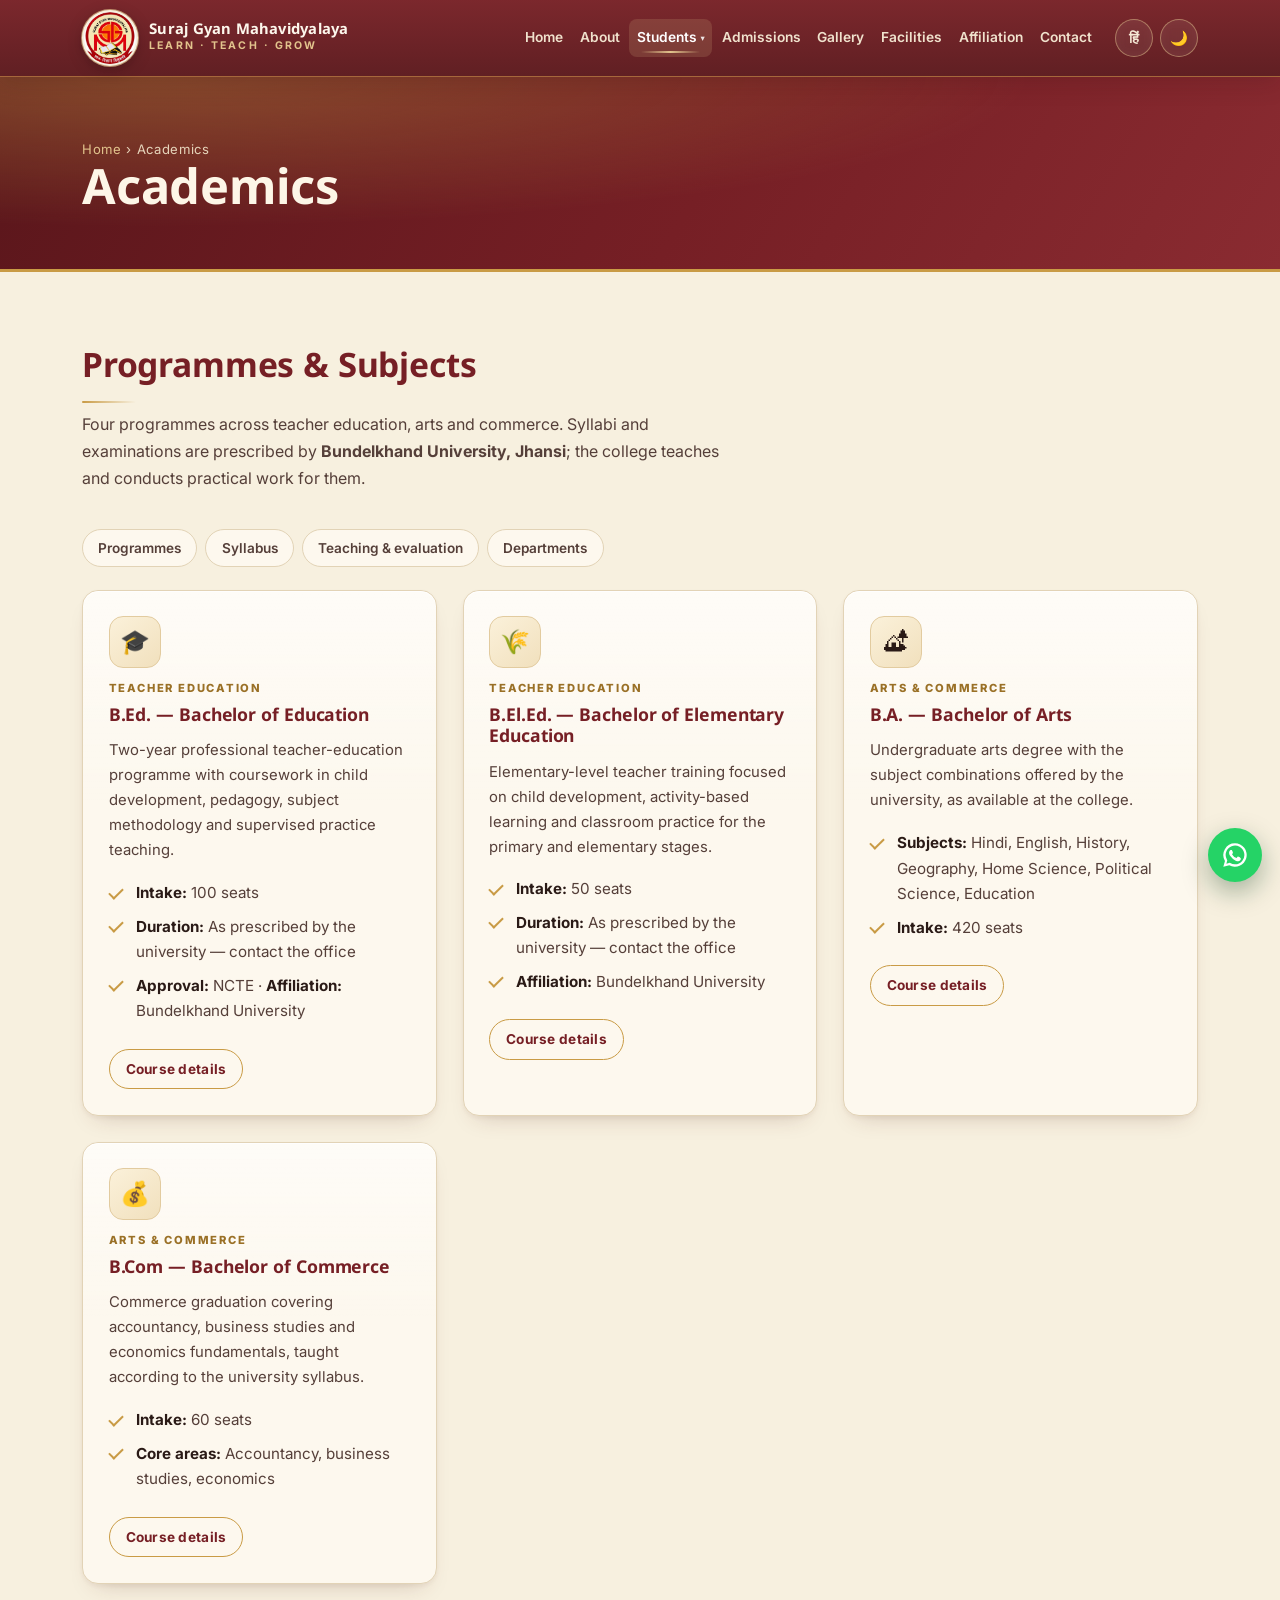
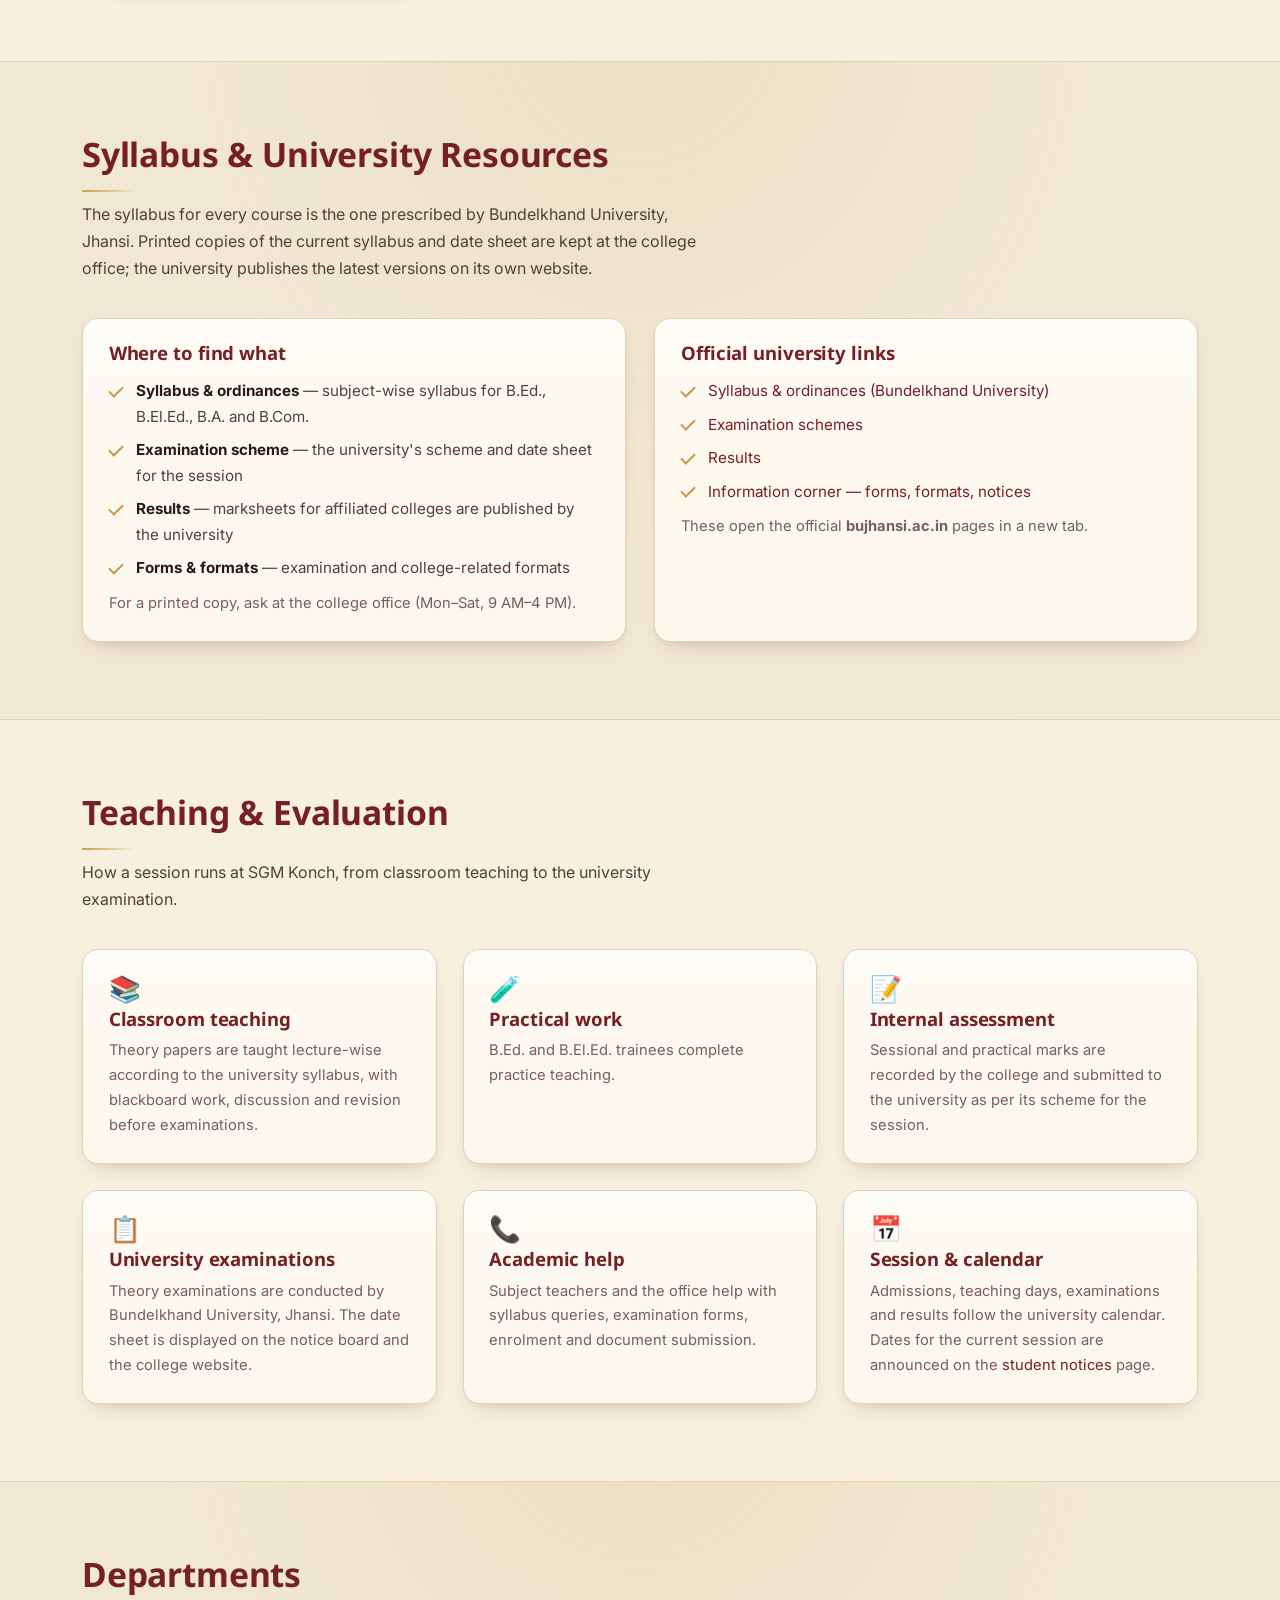
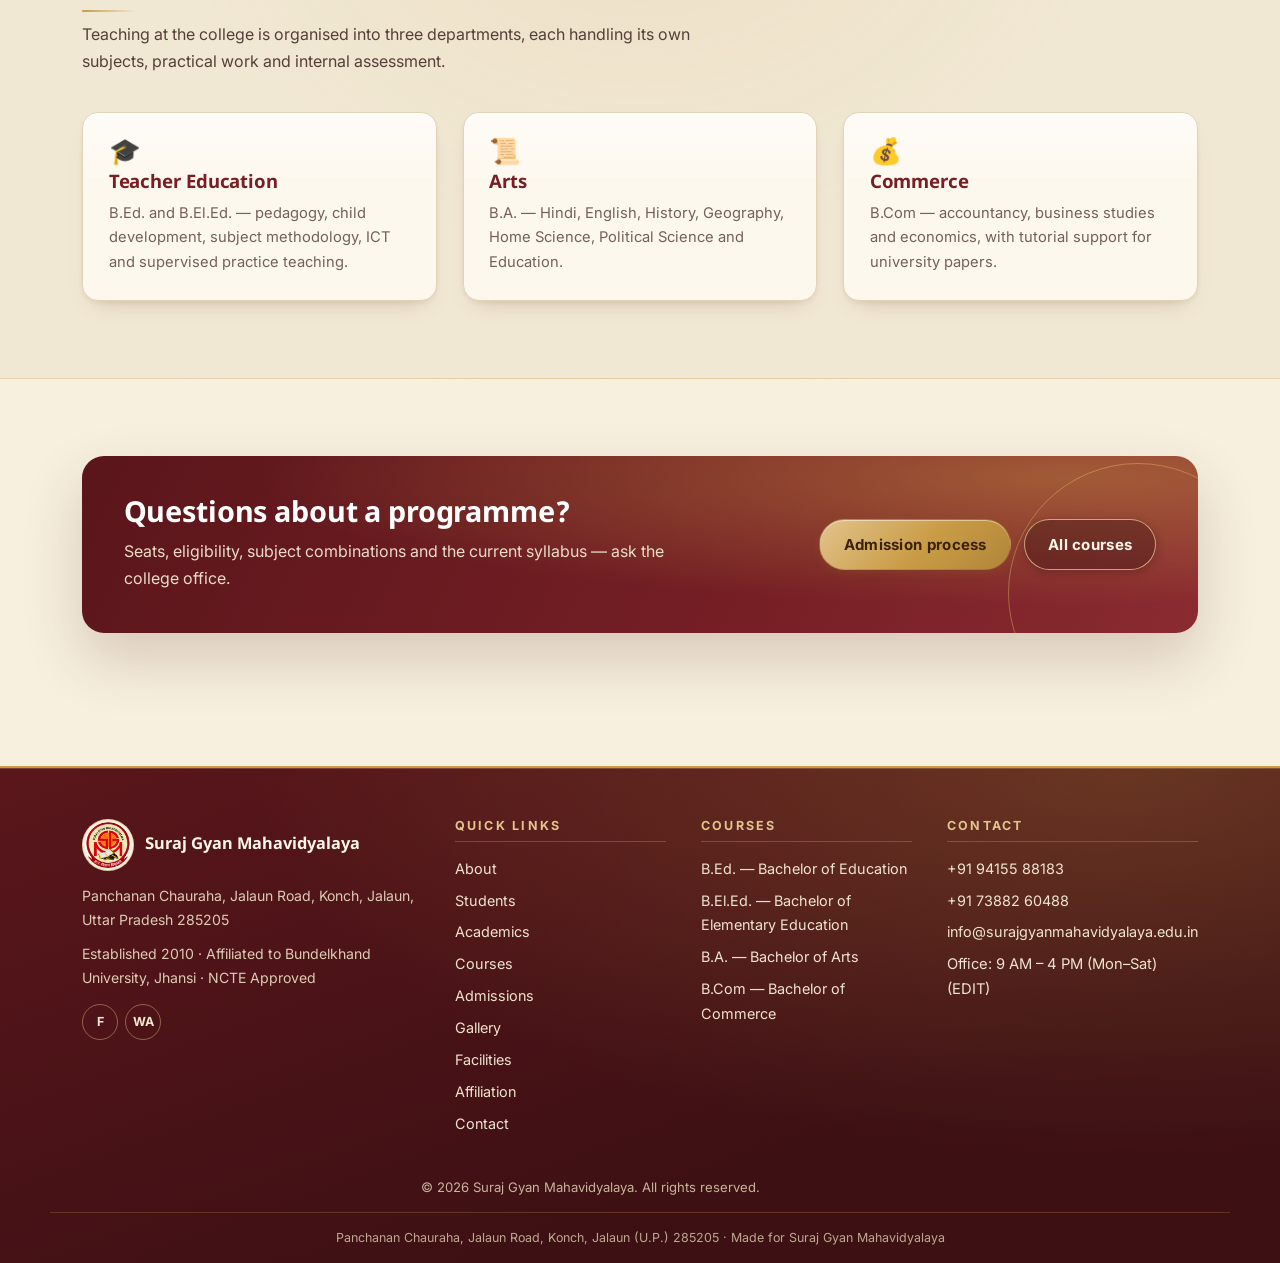
==== commit eacd6c24: "Sync site with latest preview Restore the affiliation PDFs that were missing from assets/docs/affili" ====
--- a/pages/academics.html
+++ b/pages/academics.html
@@ -4,7 +4,7 @@
   <meta charset="UTF-8">
   <meta name="viewport" content="width=device-width, initial-scale=1">
   <title>Academics — Programmes, Syllabus &amp; Departments | Suraj Gyan Mahavidyalaya, Konch</title>
-  <meta name="description" content="Academics at Suraj Gyan Mahavidyalaya, Konch (Jalaun): B.Ed, B.El.Ed, B.A., B.Com, B.Sc., B.C.A. and M.A. programmes, subjects offered, syllabus prescribed by Bundelkhand University Jhansi, examination scheme and departments.">
+  <meta name="description" content="Academics at Suraj Gyan Mahavidyalaya, Konch (Jalaun): B.Ed, B.El.Ed, B.A. and B.Com programmes, subjects offered, syllabus prescribed by Bundelkhand University Jhansi, examination scheme and departments.">
   <link rel="icon" href="../assets/favicon.svg" type="image/svg+xml">
   <meta name="theme-color" content="#761F25">
   <link rel="preconnect" href="https://fonts.googleapis.com">
@@ -30,8 +30,7 @@
       <div class="container">
         <div class="section-head">
           <h2 data-hi="पाठ्यक्रम एवं विषय">Programmes &amp; Subjects</h2>
-          <p>Seven programmes across teacher education, arts, commerce, science, computing and
-             master's-level study. Syllabi and examinations are prescribed by
+          <p>Four programmes across teacher education, arts and commerce. Syllabi and examinations are prescribed by
              <strong>Bundelkhand University, Jhansi</strong>; the college teaches and conducts
              practical work for them.</p>
         </div>
@@ -98,44 +97,6 @@
             <a class="btn btn-outline btn-sm" href="courses.html#bcom" style="align-self:flex-start">Course details</a>
           </article>
 
-          <article class="card course-card">
-            <span class="icon" aria-hidden="true">&#129514;</span>
-            <span class="group">Science &amp; Computing</span>
-            <h3>B.Sc. — Bachelor of Science</h3>
-            <p>Science graduation with practical work in the college laboratories, following the
-               subject combinations offered by the university.</p>
-            <ul class="checklist">
-              <li><strong>Subjects:</strong> Physics, Chemistry, Mathematics, Zoology, Botany</li>
-              <li><strong>Intake:</strong> 240 seats</li>
-            </ul>
-            <a class="btn btn-outline btn-sm" href="courses.html#bsc" style="align-self:flex-start">Course details</a>
-          </article>
-
-          <article class="card course-card">
-            <span class="icon" aria-hidden="true">&#128187;</span>
-            <span class="group">Science &amp; Computing</span>
-            <h3>B.C.A. — Bachelor of Computer Applications</h3>
-            <p>Computer applications degree building programming, database and software
-               development skills, with practical classes in the computer lab.</p>
-            <ul class="checklist">
-              <li><strong>Intake:</strong> 60 seats</li>
-              <li><strong>Covers:</strong> Programming, databases, web technologies, projects</li>
-            </ul>
-            <a class="btn btn-outline btn-sm" href="courses.html#bca" style="align-self:flex-start">Course details</a>
-          </article>
-
-          <article class="card course-card">
-            <span class="icon" aria-hidden="true">&#9989;</span>
-            <span class="group">Master's</span>
-            <h3>M.A. — Master of Arts</h3>
-            <p>Postgraduate study in the arts, building on a graduation background with advanced
-               specialisation and research orientation.</p>
-            <ul class="checklist">
-              <li><strong>Subjects offered:</strong> Hindi, English, Geography, Political Science</li>
-              <li><strong>Intake:</strong> As per university norms — contact the office</li>
-            </ul>
-            <a class="btn btn-outline btn-sm" href="courses.html#ma" style="align-self:flex-start">Course details</a>
-          </article>
         </div>
       </div>
     </section>
@@ -153,7 +114,7 @@
           <div class="card">
             <h3 style="margin-top:0">Where to find what</h3>
             <ul class="checklist">
-              <li><strong>Syllabus &amp; ordinances</strong> — subject-wise syllabus for B.Ed., B.El.Ed., B.A., B.Com, B.Sc., B.C.A. and M.A.</li>
+              <li><strong>Syllabus &amp; ordinances</strong> — subject-wise syllabus for B.Ed., B.El.Ed., B.A. and B.Com.</li>
               <li><strong>Examination scheme</strong> — the university's scheme and date sheet for the session</li>
               <li><strong>Results</strong> — marksheets for affiliated colleges are published by the university</li>
               <li><strong>Forms &amp; formats</strong> — examination and college-related formats</li>
@@ -194,9 +155,7 @@
           <div class="card">
             <span class="icon" aria-hidden="true">&#129514;</span>
             <h3 style="margin:0.3rem 0 0.35rem">Practical work</h3>
-            <p class="muted" style="margin:0">Science students work in the physics, chemistry, botany and
-               zoology laboratories; B.C.A. students use the computer lab; B.Ed. and B.El.Ed. trainees
-               complete practice teaching.</p>
+            <p class="muted" style="margin:0">B.Ed. and B.El.Ed. trainees complete practice teaching.</p>
           </div>
           <div class="card">
             <span class="icon" aria-hidden="true">&#128221;</span>
@@ -231,7 +190,7 @@
       <div class="container">
         <div class="section-head">
           <h2 data-hi="विभाग">Departments</h2>
-          <p>Teaching at the college is organised into five departments, each handling its own
+          <p>Teaching at the college is organised into three departments, each handling its own
              subjects, practical work and internal assessment.</p>
         </div>
 
@@ -245,7 +204,7 @@
           <article class="card">
             <span class="icon" aria-hidden="true">&#128220;</span>
             <h3 style="margin:0.3rem 0 0.35rem">Arts</h3>
-            <p class="muted" style="margin:0">B.A. and M.A. — Hindi, English, History, Geography,
+            <p class="muted" style="margin:0">B.A. — Hindi, English, History, Geography,
                Home Science, Political Science and Education.</p>
           </article>
           <article class="card">
@@ -254,18 +213,6 @@
             <p class="muted" style="margin:0">B.Com — accountancy, business studies and economics,
                with tutorial support for university papers.</p>
           </article>
-          <article class="card">
-            <span class="icon" aria-hidden="true">&#129514;</span>
-            <h3 style="margin:0.3rem 0 0.35rem">Science</h3>
-            <p class="muted" style="margin:0">B.Sc. — Physics, Chemistry, Mathematics, Zoology and
-               Botany, supported by the science laboratories and zoology museum.</p>
-          </article>
-          <article class="card">
-            <span class="icon" aria-hidden="true">&#128187;</span>
-            <h3 style="margin:0.3rem 0 0.35rem">Computer Applications</h3>
-            <p class="muted" style="margin:0">B.C.A. — programming, databases, web technologies and
-               project work in the computer lab.</p>
-          </article>
         </div>
       </div>
     </section>
